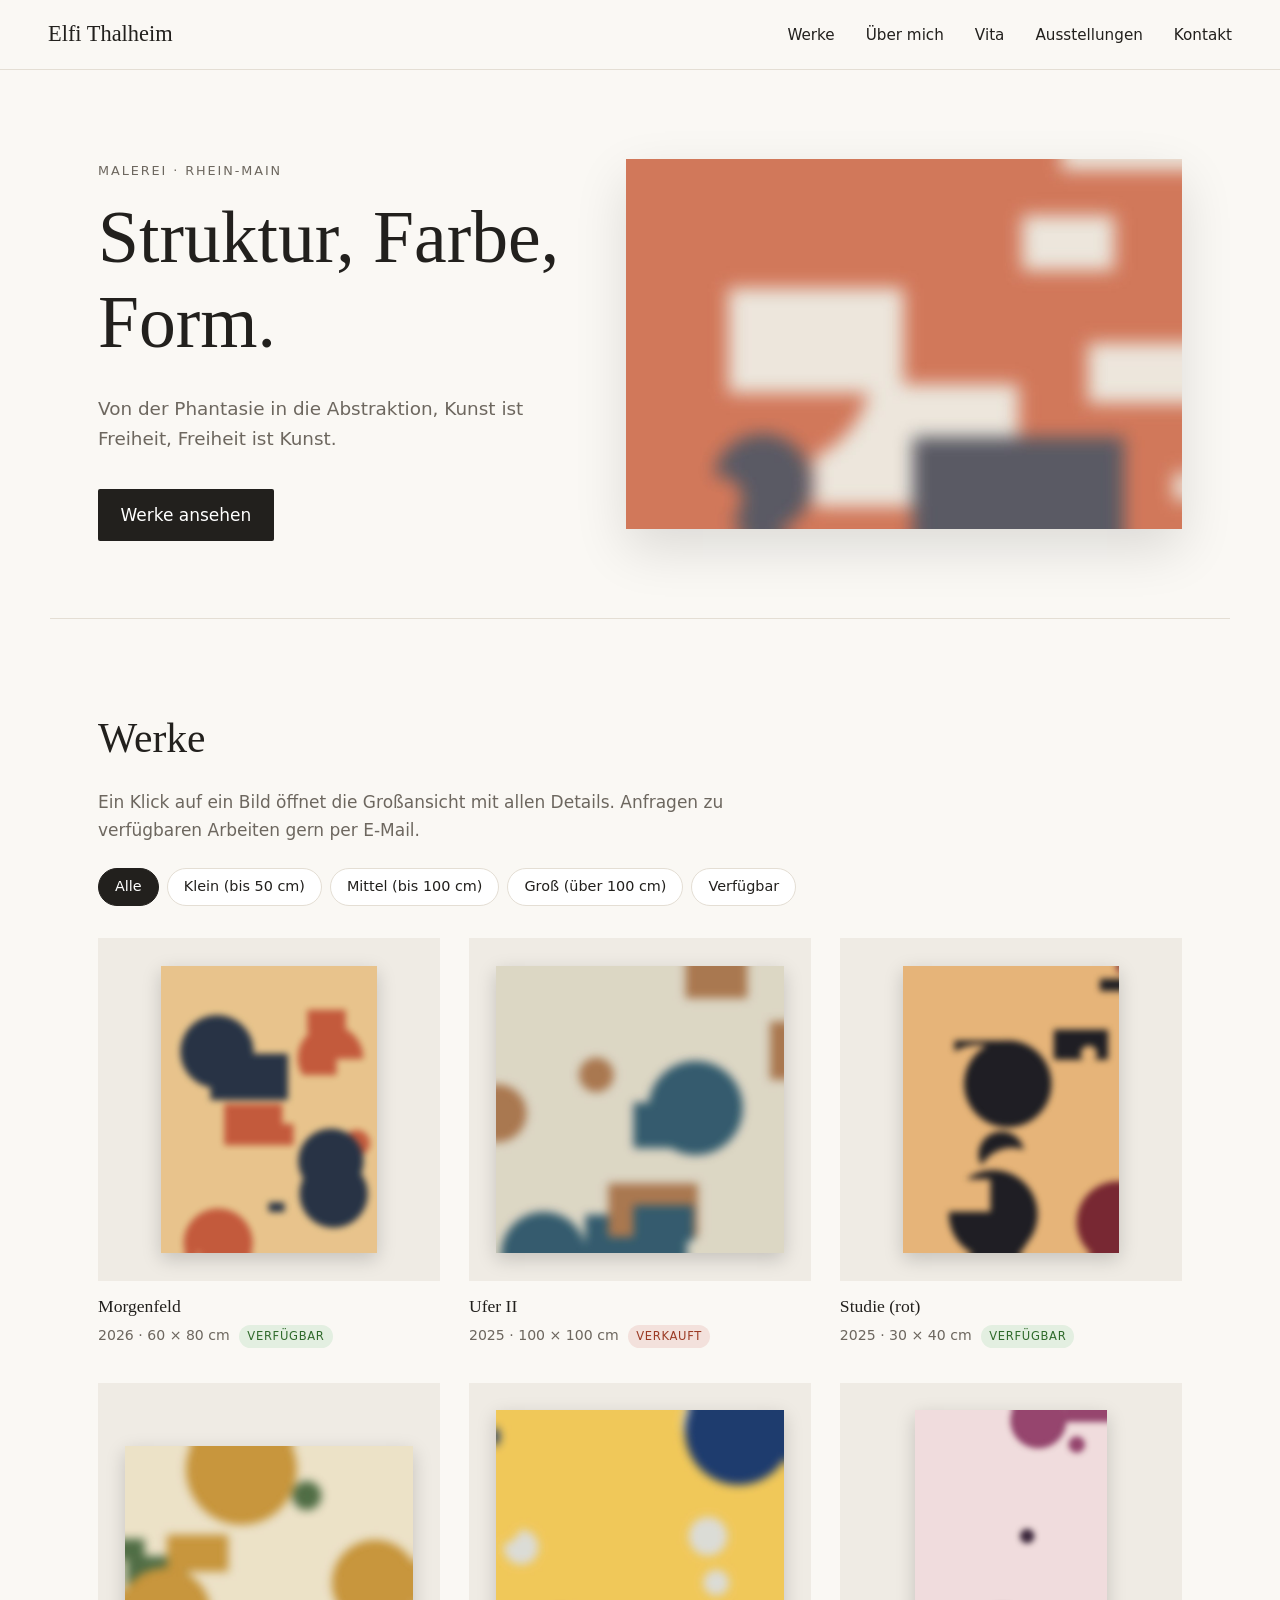
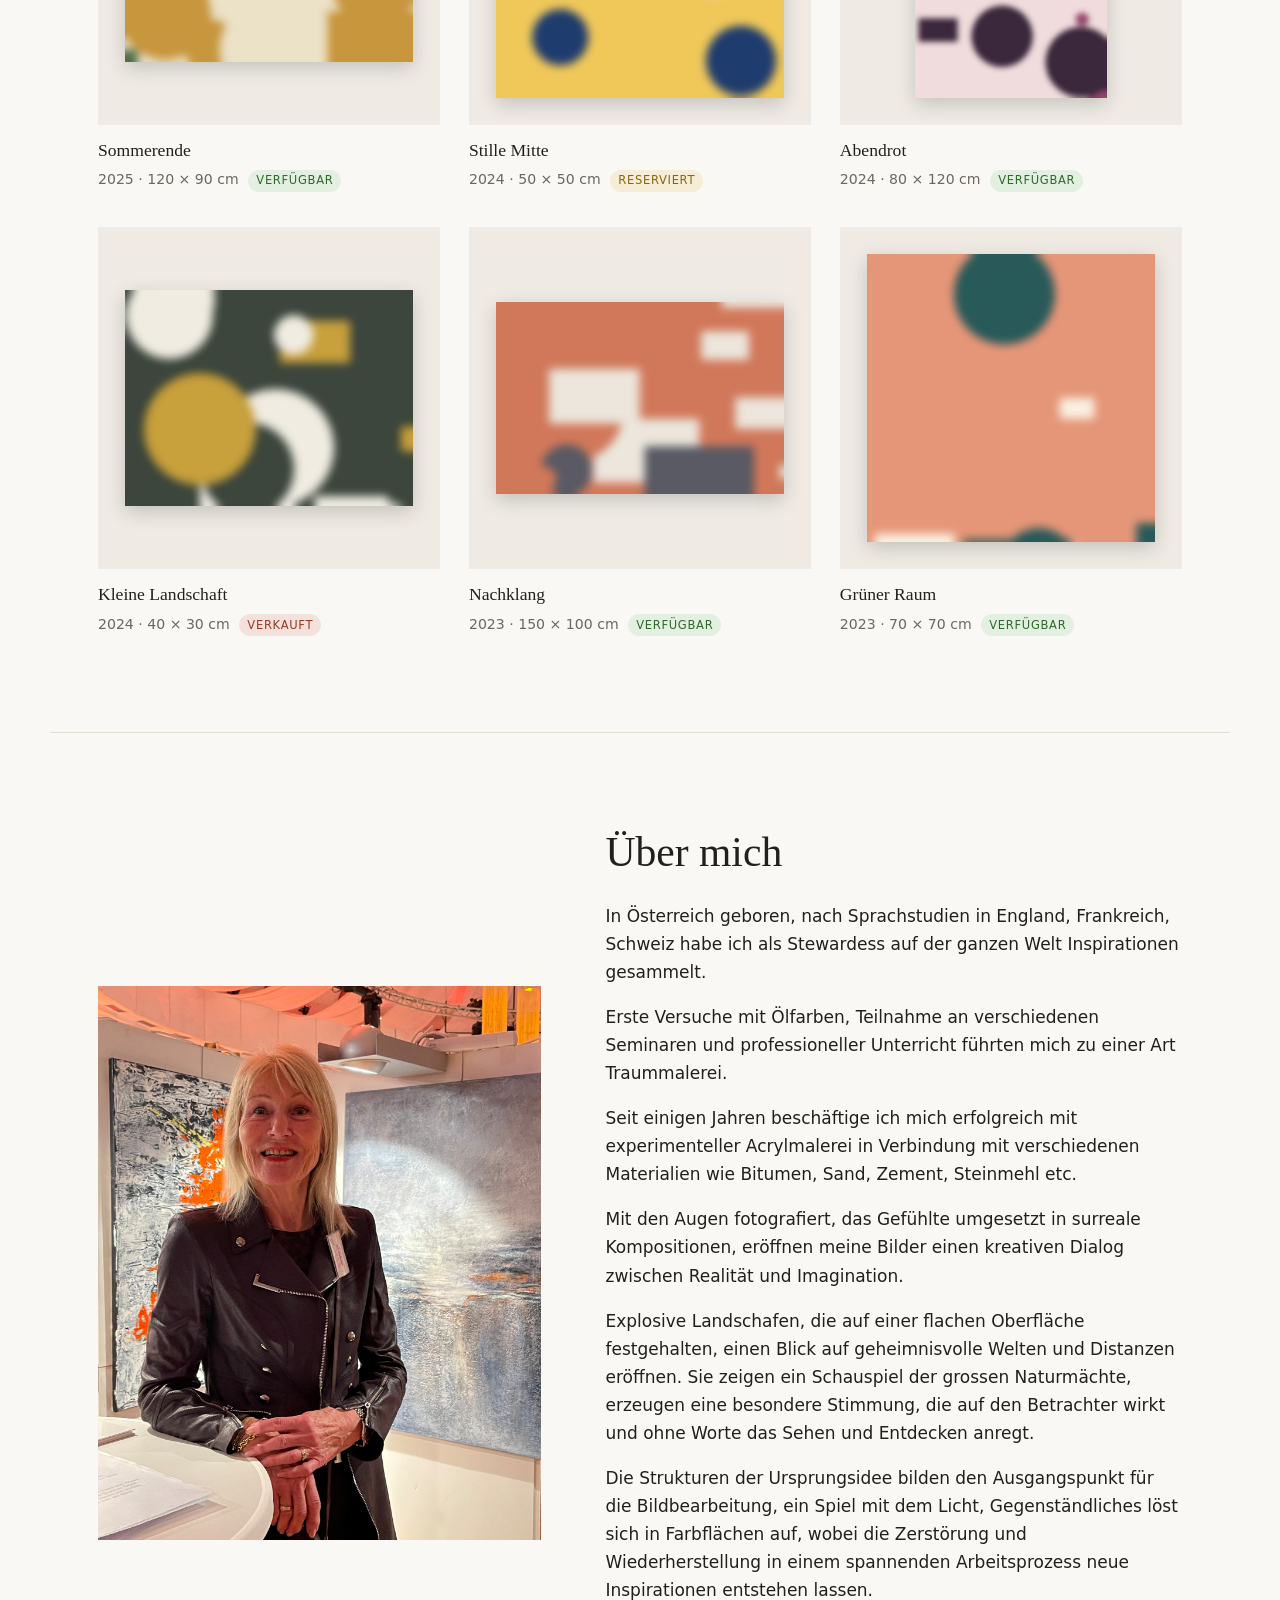
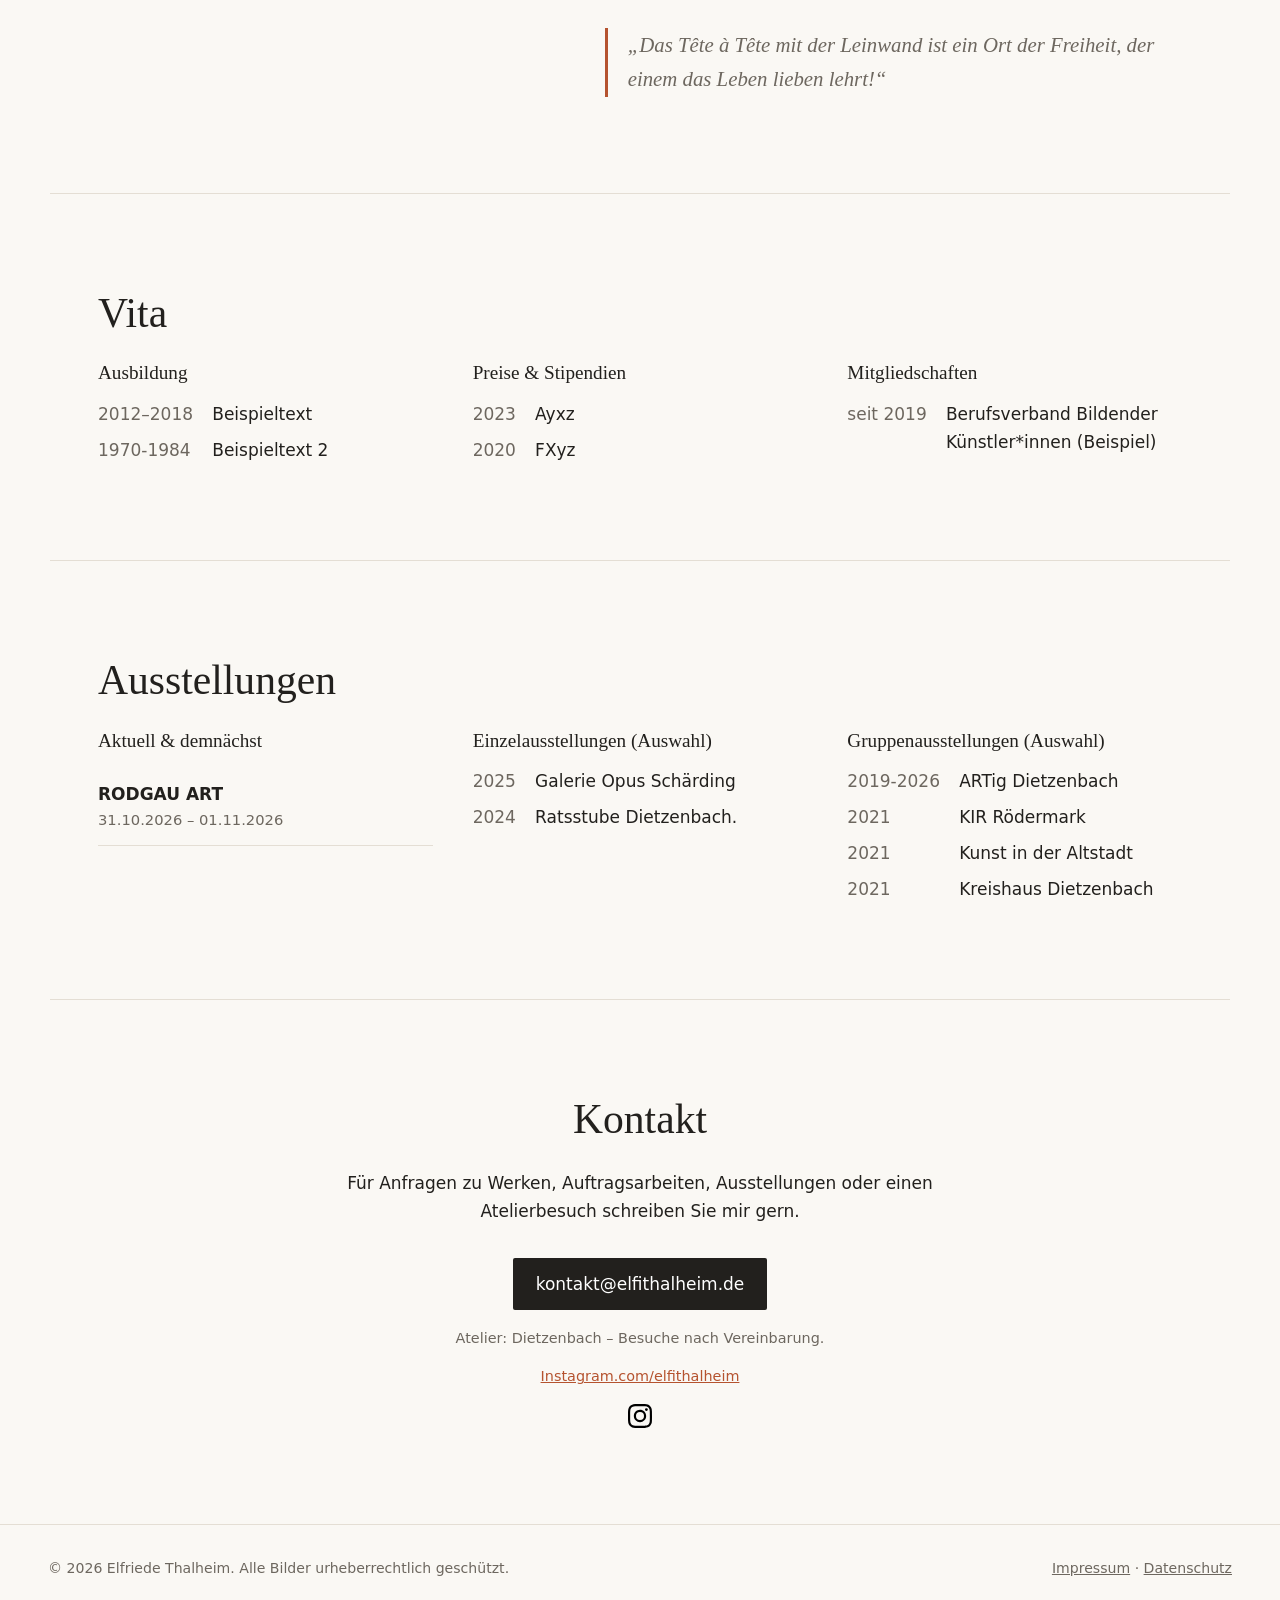
==== index.html @ 43d8b289 "Add files via upload" ====
<!DOCTYPE html>
<html lang="de">
<head>
  <meta charset="utf-8">
  <meta name="viewport" content="width=device-width, initial-scale=1">
  <!-- TODO: Name und Beschreibung anpassen -->
  <title>Elfi Thalheim – Malerei auf Leinwand</title>
  <meta name="description" content="Elfi Thalheim  – Malerin aus Dietzenbach. Werke auf Leinwand, Ausstellungen, Kontakt.">
  <link rel="stylesheet" href="assets/css/style.css">
</head>
<body>

<header class="site-header">
  <a class="logo" href="#top">Elfi Thalheim</a>
  <button class="nav-toggle" aria-label="Menü öffnen" aria-expanded="false">☰</button>
  <nav class="site-nav">
    <a href="#werke">Werke</a>
    <a href="#ueber">Über mich</a>
    <a href="#cv">Vita</a>
    <a href="#ausstellungen">Ausstellungen</a>
    <a href="#kontakt">Kontakt</a>
  </nav>
</header>

<main id="top">

  <!-- ===== Hero ===== -->
  <section class="hero">
    <div class="hero-text">
      <p class="eyebrow">Malerei · Rhein-Main</p>
      <h1>Struktur, Farbe,<br>Form.</h1>
      <p class="lead">Von der Phantasie in die Abstraktion, Kunst ist Freiheit, Freiheit ist Kunst.</p>
      <a class="btn" href="#werke">Werke ansehen</a>
    </div>
    <div class="hero-image">
      <img src="assets/img/werke/werk-08.jpg" alt="Ausschnitt">
    </div>
  </section>

  <!-- ===== Werke ===== -->
  <section id="werke" class="section">
    <h2>Werke</h2>
    <p class="section-intro">Ein Klick auf ein Bild öffnet die Großansicht mit allen Details. Anfragen zu verfügbaren Arbeiten gern per E-Mail.</p>

    <div class="filters" role="group" aria-label="Werke nach Format filtern">
      <button class="filter active" data-filter="alle">Alle</button>
      <button class="filter" data-filter="klein">Klein (bis 50 cm)</button>
      <button class="filter" data-filter="mittel">Mittel (bis 100 cm)</button>
      <button class="filter" data-filter="gross">Groß (über 100 cm)</button>
      <button class="filter" data-filter="verfuegbar">Verfügbar</button>
    </div>

    <div id="gallery" class="gallery"><!-- wird aus assets/js/werke.js befüllt --></div>
    <noscript><p>Bitte JavaScript aktivieren, um die Galerie zu sehen.</p></noscript>
  </section>

  <!-- ===== Über mich ===== -->
  <section id="ueber" class="section about">
    <div class="about-img">
      <!-- TODO: eigenes Foto ersetzen (Hochformat, ca. 800×1000 px) -->
      <img src="assets/img/portrait.jpg" alt="Porträt von Elfi Thalheim bei der ARTig">
    </div>
    <div class="about-text">
      <h2>Über mich</h2>
      <p>In Österreich geboren, nach Sprachstudien in England, Frankreich, Schweiz habe ich als Stewardess auf der ganzen Welt Inspirationen gesammelt.</p>
      <p>Erste Versuche mit Ölfarben, Teilnahme an verschiedenen Seminaren und professioneller Unterricht führten mich zu einer Art Traummalerei.</p>
      <p>Seit einigen Jahren beschäftige ich mich erfolgreich mit experimenteller Acrylmalerei in Verbindung mit verschiedenen Materialien wie Bitumen, Sand, Zement, Steinmehl etc.</p>
	  <p>Mit den Augen fotografiert, das Gefühlte umgesetzt in surreale Kompositionen, eröﬀnen meine Bilder einen kreativen Dialog zwischen Realität und Imagination.</p>
	  <p>Explosive Landschafen, die auf einer flachen Oberfläche festgehalten, einen Blick auf geheimnisvolle Welten und Distanzen eröﬀnen. Sie zeigen ein Schauspiel der grossen Naturmächte, erzeugen eine besondere Stimmung, die auf den Betrachter wirkt und ohne Worte das Sehen und Entdecken anregt.</p>
	  <p>Die Strukturen der Ursprungsidee bilden den Ausgangspunkt für die Bildbearbeitung, ein Spiel mit dem Licht, Gegenständliches löst sich in Farbflächen auf, wobei die Zerstörung und Wiederherstellung in einem spannenden Arbeitsprozess neue Inspirationen entstehen lassen.</p>
	  <blockquote>„Das Tête à Tête mit der Leinwand ist ein Ort der Freiheit, der einem das Leben lieben lehrt!“</blockquote>
    </div>
  </section>

  <!-- ===== CV ===== -->
  <section id="cv" class="section">
    <h2>Vita</h2>
    <div class="cv-grid">
      <div>
        <h3>Ausbildung</h3>
        <dl class="timeline">
          <dt>2012–2018</dt><dd>Beispieltext</dd>
          <dt>1970-1984</dt><dd>Beispieltext 2</dd>
        </dl>
      </div>
      <div>
        <h3>Preise &amp; Stipendien</h3>
        <dl class="timeline">
          <dt>2023</dt><dd>Ayxz</dd>
          <dt>2020</dt><dd>FXyz</dd>
        </dl>
      </div>
      <div>
        <h3>Mitgliedschaften</h3>
        <dl class="timeline">
          <dt>seit 2019</dt><dd>Berufsverband Bildender Künstler*innen (Beispiel)</dd>
        </dl>
      </div>
    </div>
  </section>

  <!-- ===== Ausstellungen ===== -->
  <section id="ausstellungen" class="section">
    <h2>Ausstellungen</h2>
    <div class="cv-grid">
      <div>
        <h3>Aktuell &amp; demnächst</h3>
        <ul class="events">
          <li><strong>RODGAU ART</strong><span>31.10.2026 – 01.11.2026</span></li>
        </ul>
      </div>
      <div>
        <h3>Einzelausstellungen (Auswahl)</h3>
        <dl class="timeline">
          <dt>2025</dt><dd>Galerie Opus Schärding</dd>
		  <dt>2024</dt><dd>Ratsstube Dietzenbach.</dd>
        </dl>
      </div>
      <div>
        <h3>Gruppenausstellungen (Auswahl)</h3>
        <dl class="timeline">
          <dt>2019-2026</dt><dd>ARTig Dietzenbach</dd>
          <dt>2021</dt><dd>KIR Rödermark</dd>
		  <dt>2021</dt><dd>Kunst in der Altstadt</dd>
		  <dt>2021</dt><dd>Kreishaus Dietzenbach</dd>
        </dl>
      </div>
    </div>
  </section>

  <!-- ===== Kontakt ===== -->
  <section id="kontakt" class="section contact">
    <h2>Kontakt</h2>
    <p>Für Anfragen zu Werken, Auftragsarbeiten, Ausstellungen oder einen Atelierbesuch schreiben Sie mir gern.</p>
    <p class="contact-links">
      <!-- TODO: E-Mail anpassen (auch in assets/js/main.js) -->
      <a class="btn" href="mailto:kontakt@elfithalheim.de">kontakt@elfithalheim.de</a>
    </p>
    <p class="small">Atelier: Dietzenbach – Besuche nach Vereinbarung.</p>
    <!-- Social-Media nur als einfacher Link (kein eingebettetes Widget, keine Datenübertragung beim Seitenaufruf) -->
    <p class="small"> <a href="https://www.instagram.com/elfithalheim" rel="noopener" target="_blank">Instagram.com/elfithalheim</a></p> 
	<div class="instagram-icon" ><img src="assets/img/Instagram_Glyph_Black.svg"> </div> 
  </section>

</main>

<footer class="site-footer">
  <p>© <span id="year"></span> Elfriede Thalheim. Alle Bilder urheberrechtlich geschützt.</p>
  <nav><a href="impressum.html">Impressum</a> · <a href="datenschutz.html">Datenschutz</a></nav>
</footer>

<!-- Lightbox -->
<div id="lightbox" class="lightbox" hidden role="dialog" aria-modal="true" aria-label="Werk-Ansicht">
  <button class="lb-close" aria-label="Schließen">×</button>
  <button class="lb-prev" aria-label="Vorheriges Werk">‹</button>
  <figure>
    <img id="lb-img" src="" alt="">
    <figcaption id="lb-caption"></figcaption>
  </figure>
  <button class="lb-next" aria-label="Nächstes Werk">›</button>
</div>

<script src="assets/js/werke.js"></script>
<script src="assets/js/main.js"></script>
</body>
</html>
---- assets/css/style.css ----
/* Keine externen Schriften (z. B. Google Fonts) – bewusst, damit beim Seitenaufruf
   keine Daten an Dritte übertragen werden. Es werden Systemschriften genutzt. */
:root {
  --bg: #faf8f4;
  --fg: #22201d;
  --muted: #6d675f;
  --accent: #b5532f;
  --line: #e4ded4;
  --serif: "Iowan Old Style", "Palatino Linotype", Palatino, Georgia, serif;
  --sans: system-ui, -apple-system, "Segoe UI", Roboto, "Helvetica Neue", Arial, sans-serif;
  --max: 1180px;
}
* { box-sizing: border-box; }
html { scroll-behavior: smooth; scroll-padding-top: 80px; }
body { margin: 0; background: var(--bg); color: var(--fg); font: 17px/1.65 var(--sans); }
img { max-width: 100%; display: block; }
a { color: var(--accent); }
h1, h2, h3 { font-family: var(--serif); font-weight: 500; line-height: 1.15; }
h2 { font-size: clamp(1.9rem, 3.5vw, 2.6rem); margin: 0 0 .6em; }
h3 { font-size: 1.2rem; margin: 0 0 .8em; }

/* Header */
.site-header {
  position: sticky; top: 0; z-index: 10; display: flex; align-items: center; justify-content: space-between;
  padding: 1rem clamp(1rem, 4vw, 3rem); background: rgba(250,248,244,.92); backdrop-filter: blur(6px);
  border-bottom: 1px solid var(--line);
}
.logo { font-family: var(--serif); font-size: 1.4rem; color: var(--fg); text-decoration: none; }
.site-nav a { margin-left: 1.6rem; color: var(--fg); text-decoration: none; font-size: .95rem; }
.site-nav a:hover { color: var(--accent); }
.nav-toggle { display: none; background: none; border: 0; font-size: 1.6rem; cursor: pointer; color: var(--fg); }

/* Layout */
.section { max-width: var(--max); margin: 0 auto; padding: clamp(3.5rem, 8vw, 6rem) clamp(1rem, 4vw, 3rem); border-top: 1px solid var(--line); }
.section-intro { color: var(--muted); max-width: 60ch; }

/* Hero */
.hero { max-width: var(--max); margin: 0 auto; padding: clamp(2rem, 6vw, 5rem) clamp(1rem, 4vw, 3rem);
  display: grid; grid-template-columns: 1fr 1.2fr; gap: clamp(2rem, 5vw, 4rem); align-items: center; }
.eyebrow { text-transform: uppercase; letter-spacing: .15em; font-size: .8rem; color: var(--muted); }
.hero h1 { font-size: clamp(2.6rem, 6vw, 4.6rem); margin: .2em 0 .4em; }
.lead { font-size: 1.15rem; color: var(--muted); max-width: 40ch; }
.hero-image img { width: 100%; aspect-ratio: 3/2; object-fit: cover; box-shadow: 0 20px 50px rgba(0,0,0,.12); }

.btn { display: inline-block; margin-top: 1rem; padding: .75rem 1.4rem; background: var(--fg); color: #fff;
  text-decoration: none; border-radius: 2px; transition: background .2s; }
.btn:hover { background: var(--accent); }
.btn-small { padding: .45rem 1rem; font-size: .9rem; }

/* Filter */
.filters { display: flex; flex-wrap: wrap; gap: .5rem; margin: 1.5rem 0 2rem; }
.filter { font: inherit; font-size: .9rem; padding: .4rem 1rem; border: 1px solid var(--line); background: #fff;
  border-radius: 999px; cursor: pointer; color: var(--fg); }
.filter.active, .filter:hover { background: var(--fg); color: #fff; border-color: var(--fg); }

/* Galerie */
.gallery { display: grid; grid-template-columns: repeat(auto-fill, minmax(260px, 1fr)); gap: 2.2rem 1.8rem; }
.work { margin: 0; cursor: pointer; outline: none; }
.work[hidden] { display: none; }
.work-img { background: #efebe4; aspect-ratio: 1; display: flex; align-items: center; justify-content: center; padding: 8%; }
.work-img img { max-height: 100%; width: auto; box-shadow: 0 6px 18px rgba(0,0,0,.18); transition: transform .3s; }
.work:hover .work-img img, .work:focus .work-img img { transform: scale(1.03); }
.work figcaption { margin-top: .7rem; display: flex; flex-wrap: wrap; align-items: baseline; gap: .2rem .6rem; }
.work-title { font-family: var(--serif); font-size: 1.1rem; width: 100%; }
.work-meta { color: var(--muted); font-size: .88rem; }
.badge { font-size: .72rem; text-transform: uppercase; letter-spacing: .06em; padding: .1rem .5rem; border-radius: 999px; }
.badge-verfuegbar { background: #e3efe1; color: #2f6a2b; }
.badge-verkauft { background: #f3e1dc; color: #9b3a24; }
.badge-reserviert { background: #f6edd6; color: #8a6510; }

/* Über mich */
.about { display: grid; grid-template-columns: 1fr 1.3fr; gap: clamp(2rem, 5vw, 4rem); align-items: center; }
.about-img img { width: 100%; aspect-ratio: 4/5; object-fit: cover; }
blockquote { font-family: var(--serif); font-style: italic; font-size: 1.3rem; border-left: 3px solid var(--accent);
  margin: 1.5rem 0 0; padding-left: 1.2rem; color: var(--muted); }

/* CV */
.cv-grid { display: grid; grid-template-columns: repeat(auto-fit, minmax(260px, 1fr)); gap: 2.5rem; }
.timeline { margin: 0; display: grid; grid-template-columns: auto 1fr; gap: .5rem 1.2rem; }
.timeline dt { color: var(--muted); font-variant-numeric: tabular-nums; white-space: nowrap; }
.timeline dd { margin: 0; }
.events { list-style: none; padding: 0; margin: 0; }
.events li { padding: .8rem 0; border-bottom: 1px solid var(--line); }
.events span { display: block; color: var(--muted); font-size: .92rem; }

/* Kontakt */
.contact { text-align: center; }
.contact p { max-width: 55ch; margin-left: auto; margin-right: auto; }
.small { font-size: .9rem; color: var(--muted); }
.instagram-icon {
  width: 24px;
  height: 24px;
  display: block;
  margin: auto;
}

/* Footer */
.site-footer { border-top: 1px solid var(--line); padding: 2rem clamp(1rem, 4vw, 3rem); display: flex; flex-wrap: wrap;
  justify-content: space-between; gap: 1rem; font-size: .88rem; color: var(--muted); }
.site-footer p { margin: 0; }
.site-footer a { color: var(--muted); }

/* Lightbox */
.lightbox { position: fixed; inset: 0; z-index: 100; background: rgba(20,18,16,.94); display: flex;
  align-items: center; justify-content: center; padding: 2rem 4rem; }
.lightbox[hidden] { display: none; }
.lightbox figure { margin: 0; max-width: 100%; max-height: 100%; display: flex; flex-direction: column; align-items: center; }
.lightbox img { max-height: 72vh; width: auto; box-shadow: 0 10px 40px rgba(0,0,0,.5); }
.lightbox figcaption { color: #eee; text-align: center; margin-top: 1rem; line-height: 1.6; }
.lightbox figcaption strong { font-family: var(--serif); font-size: 1.25rem; font-weight: 500; }
.lightbox .btn { background: #fff; color: var(--fg); margin-top: .6rem; }
.lightbox .btn:hover { background: var(--accent); color: #fff; }
.lightbox button { position: absolute; background: none; border: 0; color: #fff; font-size: 3rem; cursor: pointer; line-height: 1; opacity: .75; }
.lightbox button:hover { opacity: 1; }
.lb-close { top: 1rem; right: 1.5rem; }
.lb-prev { left: 1rem; top: 50%; transform: translateY(-50%); }
.lb-next { right: 1rem; top: 50%; transform: translateY(-50%); }

/* Rechtstexte */
.legal { max-width: 780px; margin: 0 auto; padding: 3rem clamp(1rem, 4vw, 2rem) 5rem; }
.legal h1 { font-size: 2.4rem; }
.legal h2 { font-size: 1.4rem; margin-top: 2.2rem; }
.legal h3 { font-size: 1.1rem; margin-top: 1.5rem; }
.todo { background: #fff4c2; padding: 0 .3em; }

/* Responsive */
@media (max-width: 820px) {
  .nav-toggle { display: block; }
  .site-nav { display: none; position: absolute; top: 100%; left: 0; right: 0; background: var(--bg);
    flex-direction: column; padding: .5rem 1rem 1rem; border-bottom: 1px solid var(--line); }
  .site-nav.open { display: flex; }
  .site-nav a { margin: 0; padding: .6rem 0; }
  .hero, .about { grid-template-columns: 1fr; }
  .hero-image { order: -1; }
  .lightbox { padding: 1rem; }
  .lb-prev, .lb-next { top: auto; bottom: 1rem; transform: none; }
}
@media (prefers-reduced-motion: reduce) { html { scroll-behavior: auto; } * { transition: none !important; } }
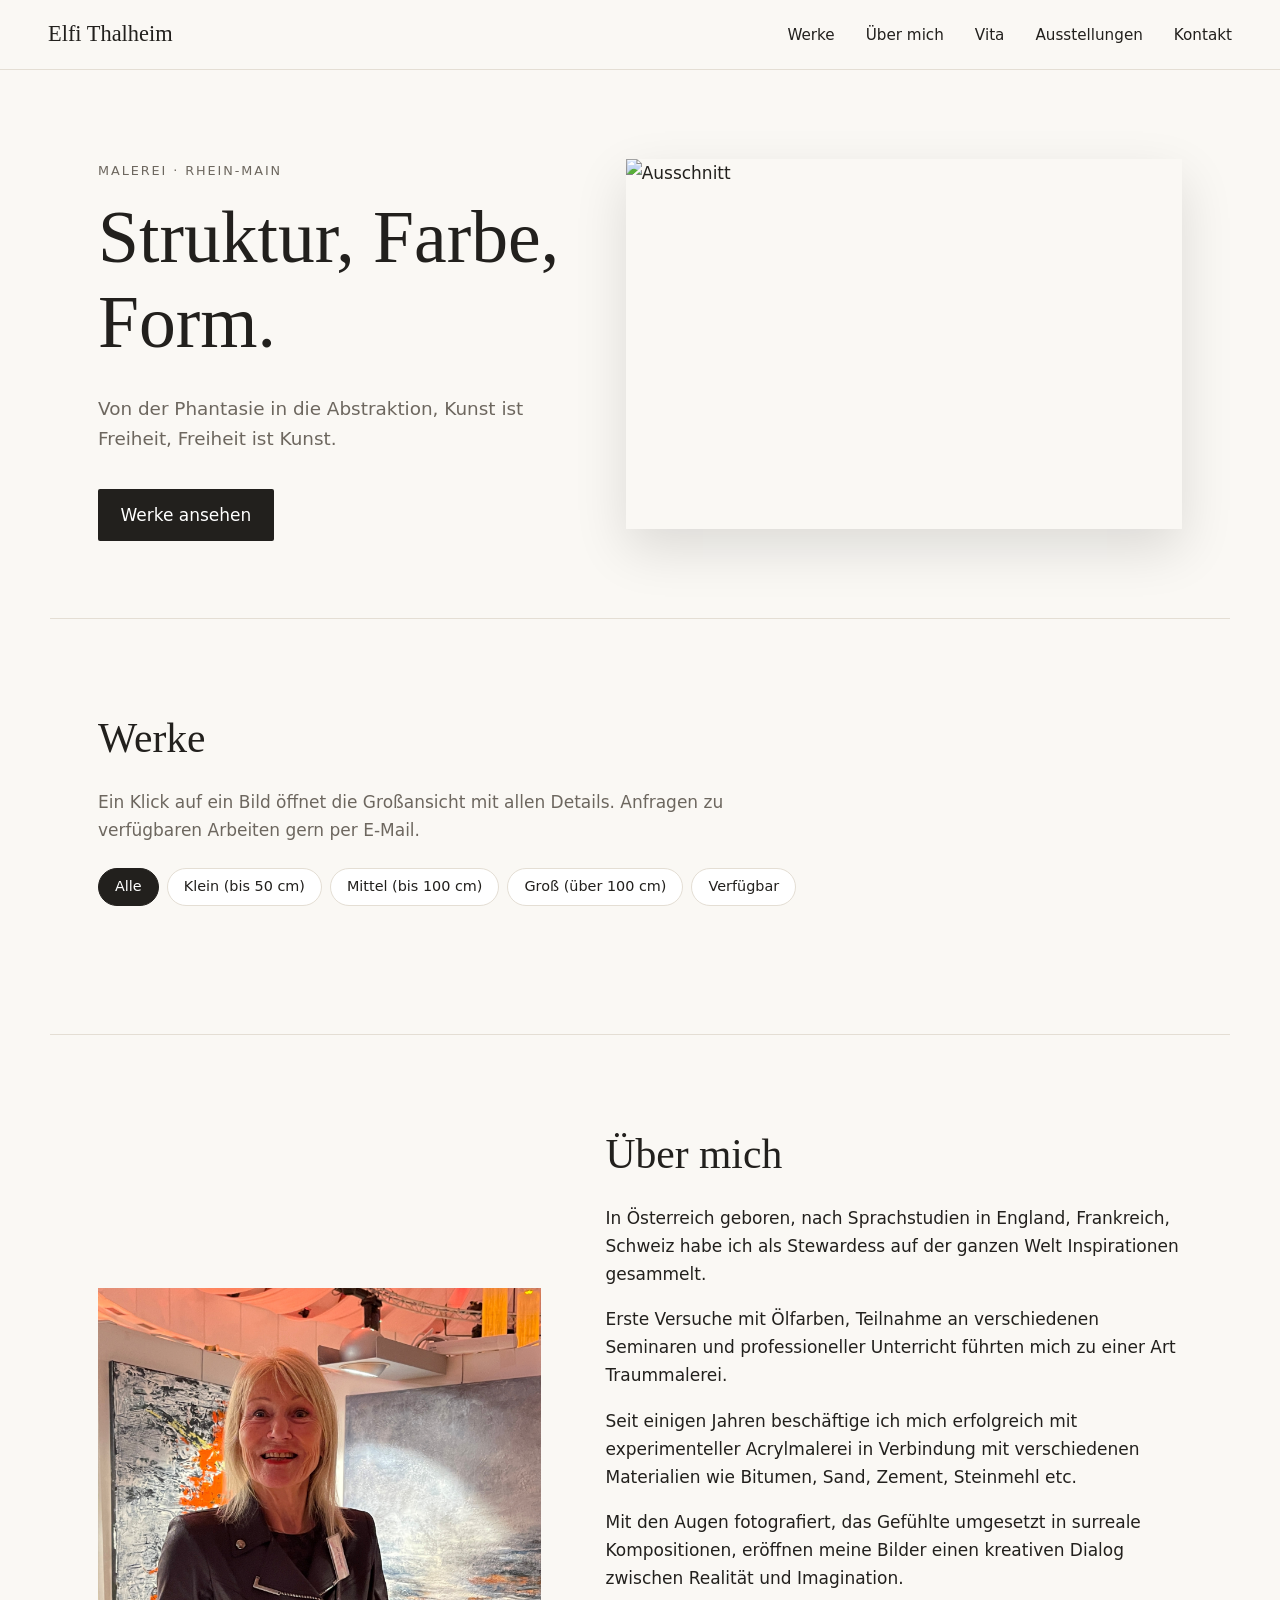
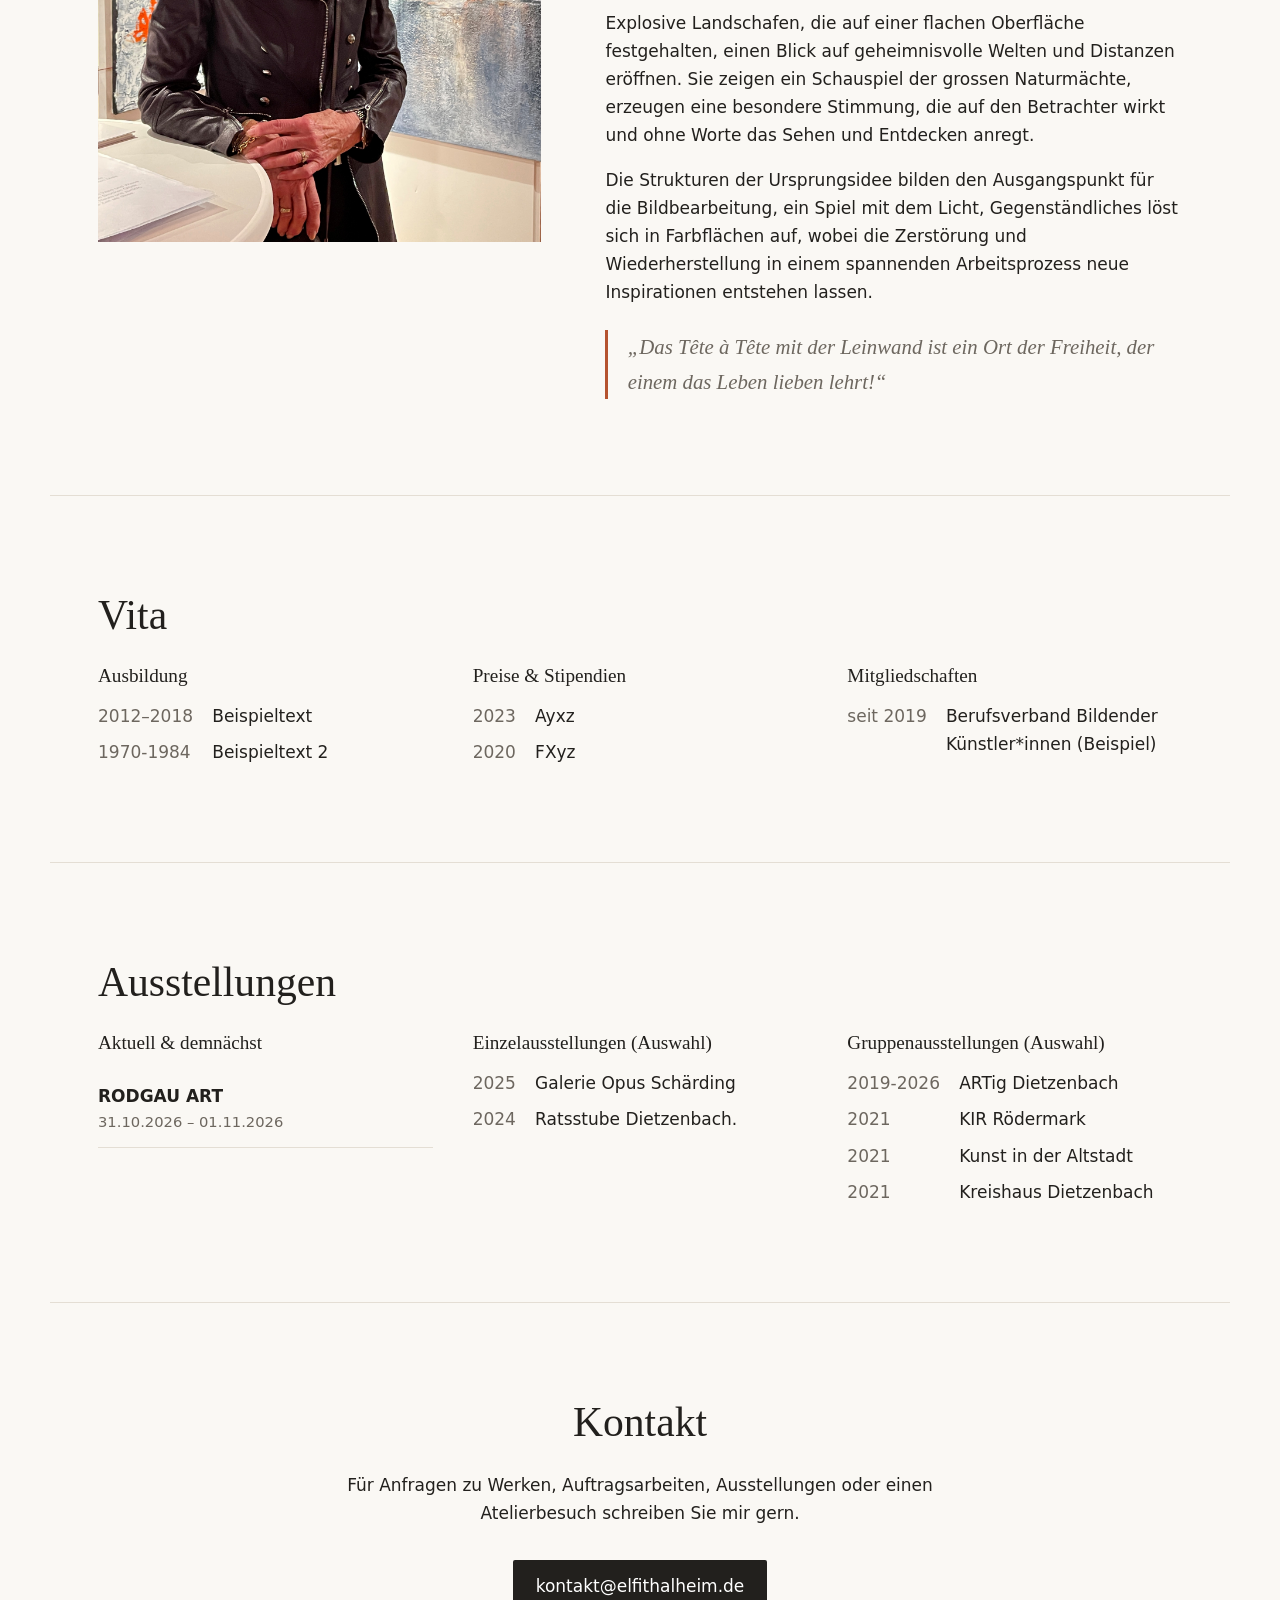
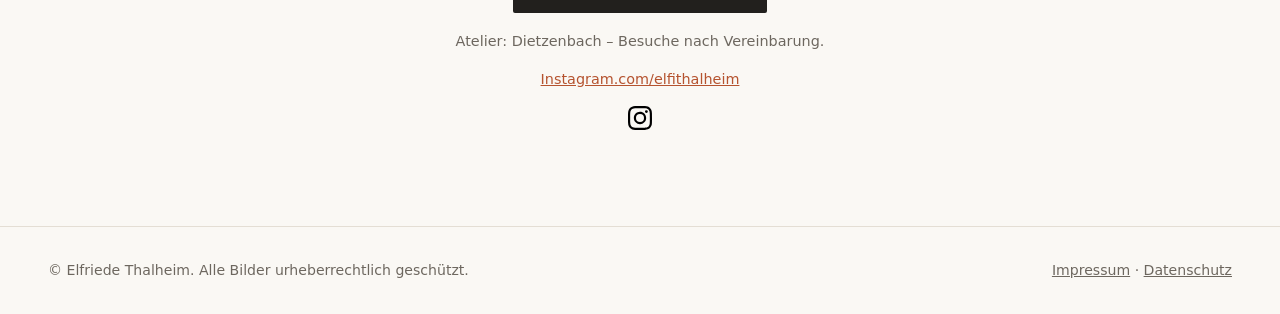
==== commit 0a1526e2: "Update image source in index.html" ====
--- a/index.html
+++ b/index.html
@@ -33,7 +33,7 @@
       <a class="btn" href="#werke">Werke ansehen</a>
     </div>
     <div class="hero-image">
-      <img src="assets/img/werke/werk-08.jpg" alt="Ausschnitt">
+      <img src="assets/img/werke/img_0810.jpg" alt="Ausschnitt">
     </div>
   </section>
 
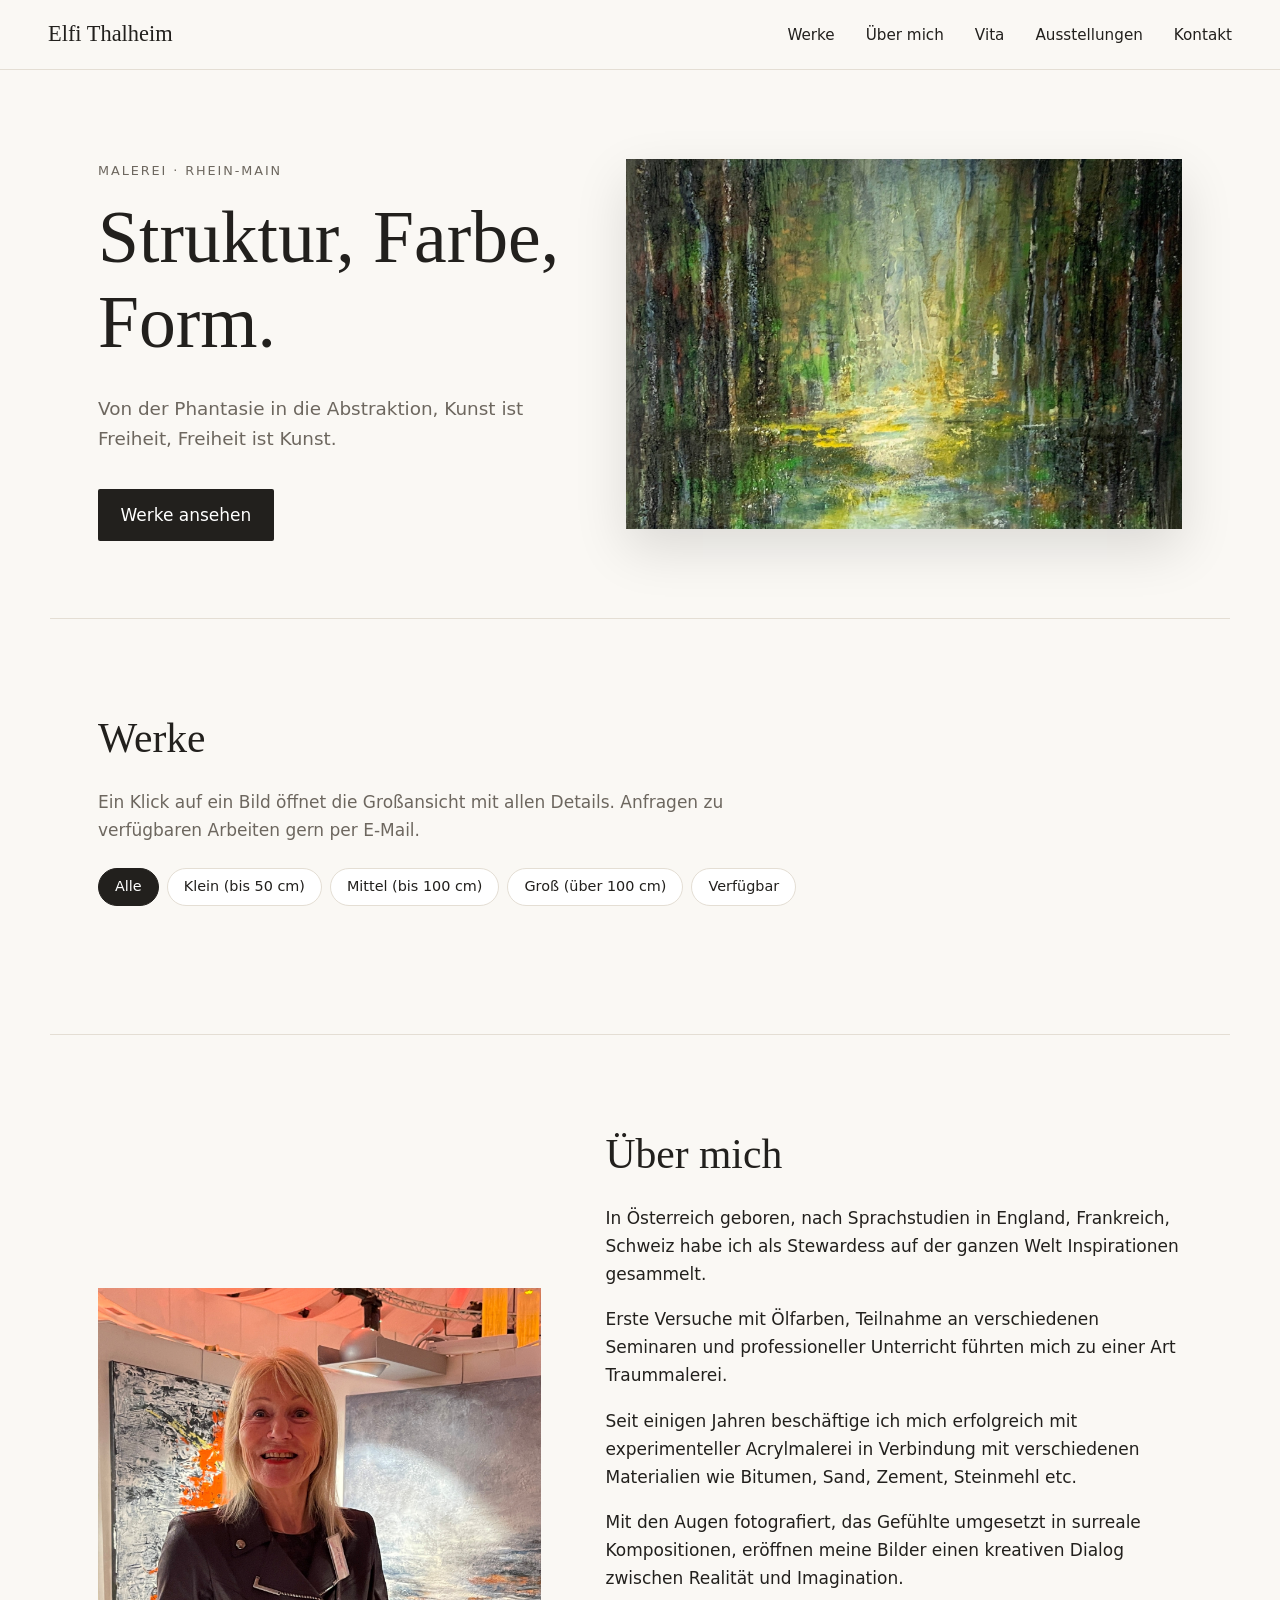
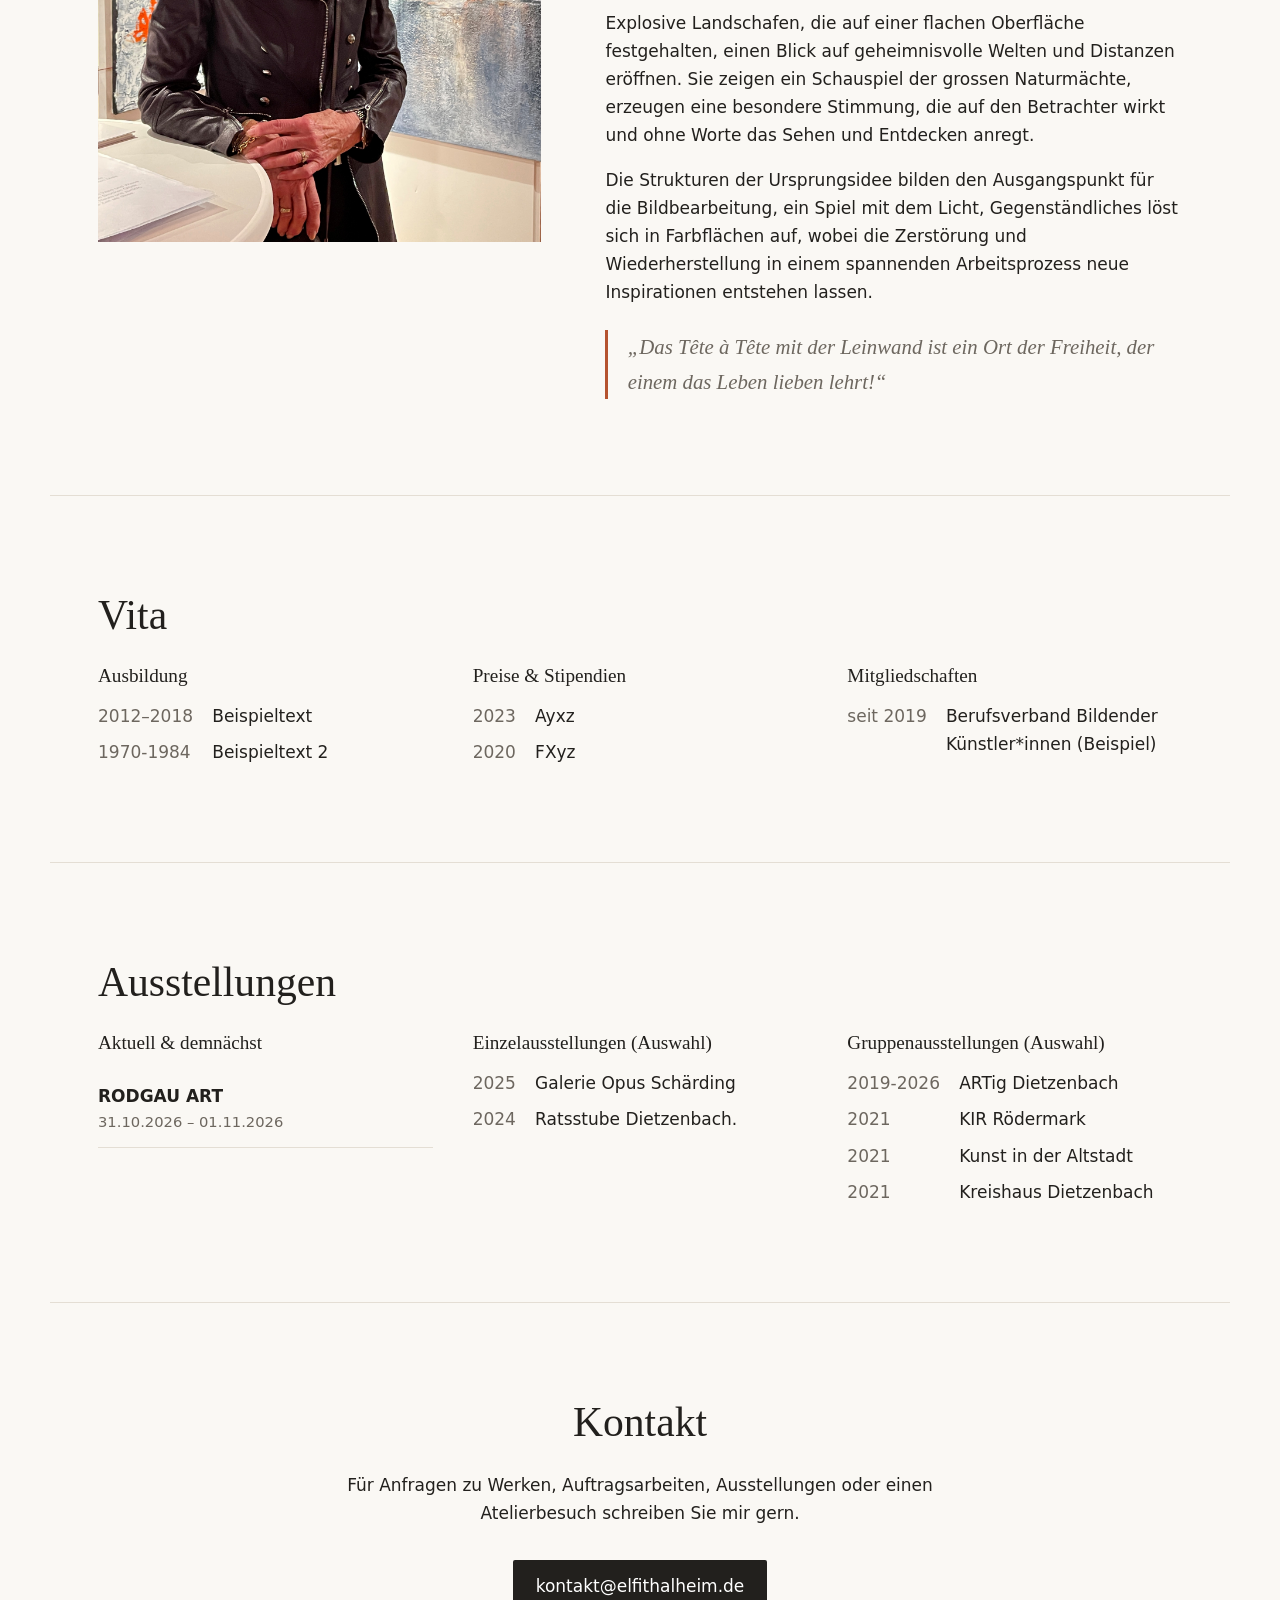
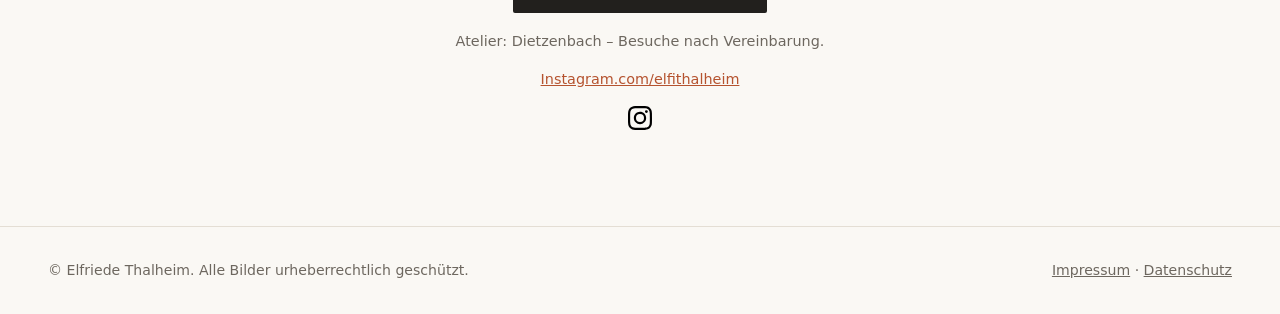
==== commit a3a60399: "Update image filename to correct case" ====
--- a/index.html
+++ b/index.html
@@ -33,7 +33,7 @@
       <a class="btn" href="#werke">Werke ansehen</a>
     </div>
     <div class="hero-image">
-      <img src="assets/img/werke/img_0810.jpg" alt="Ausschnitt">
+      <img src="assets/img/werke/IMG_0810.JPG" alt="Ausschnitt">
     </div>
   </section>
 
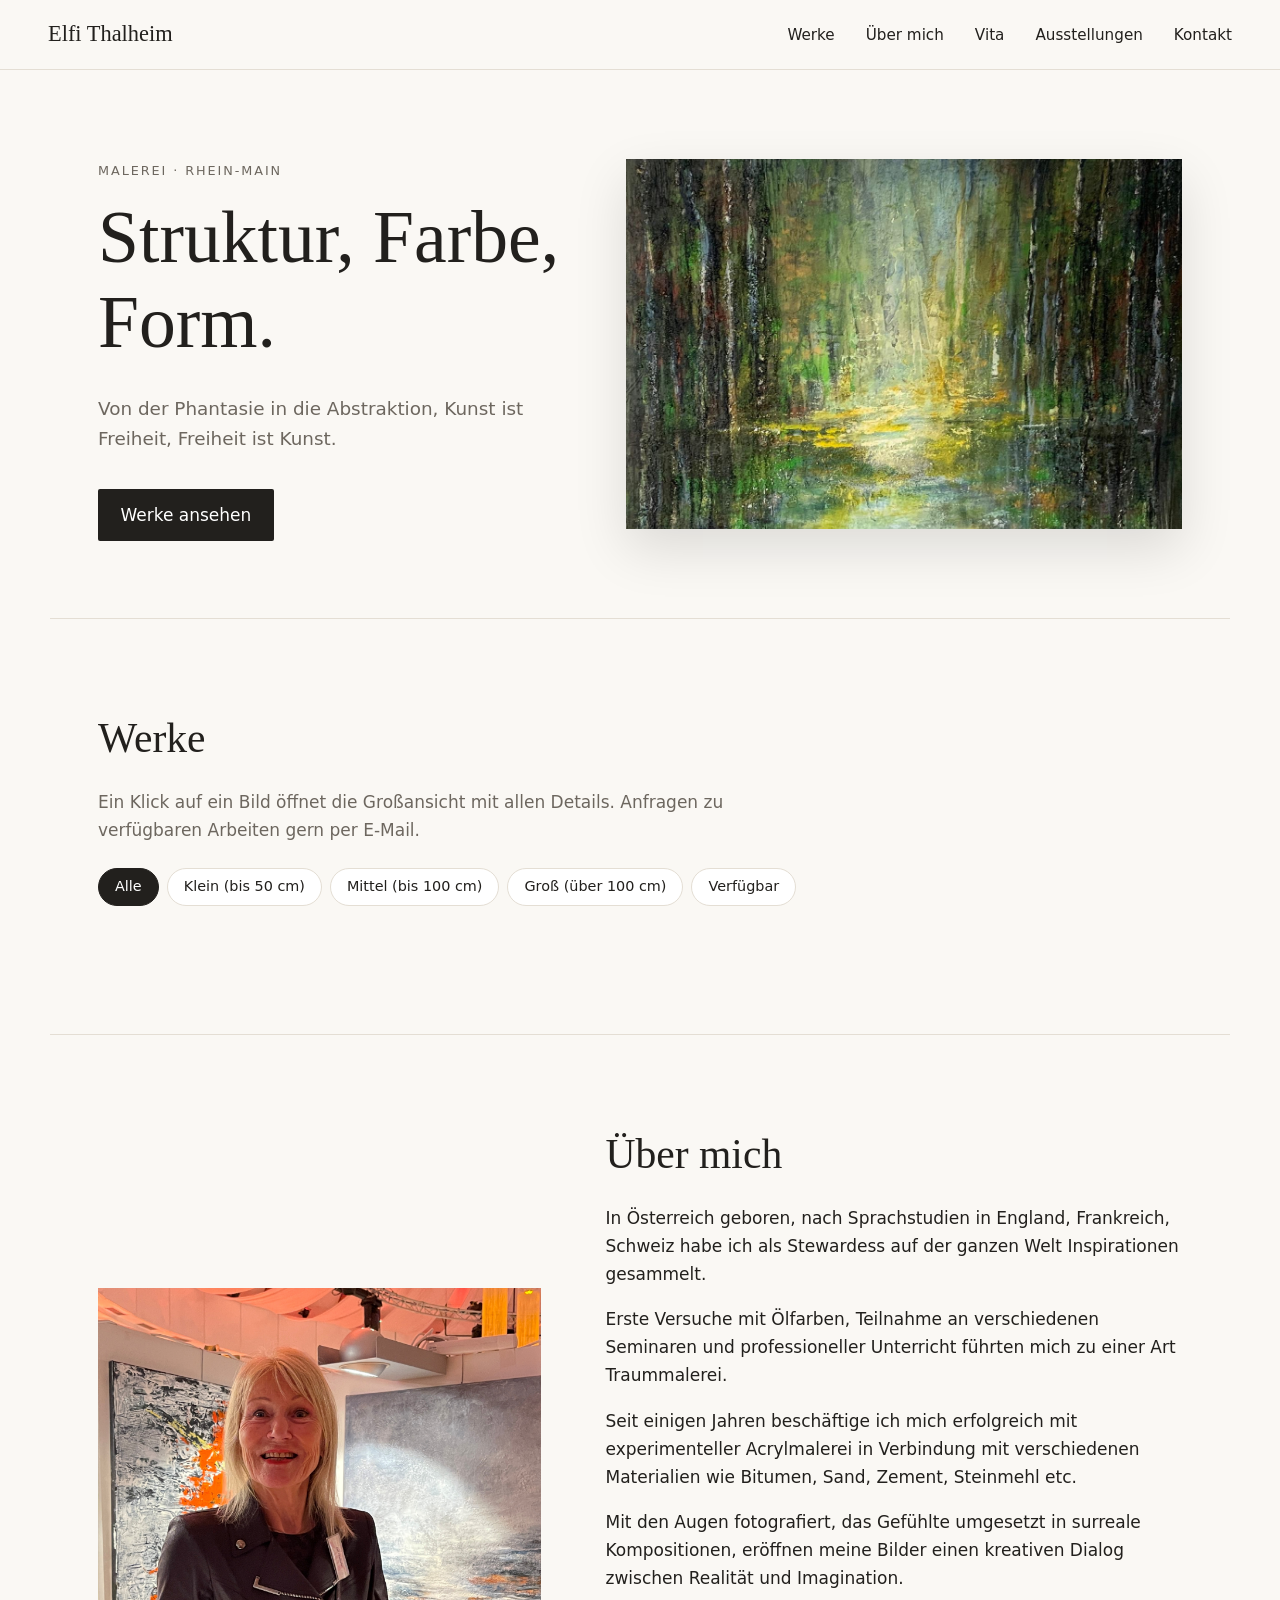
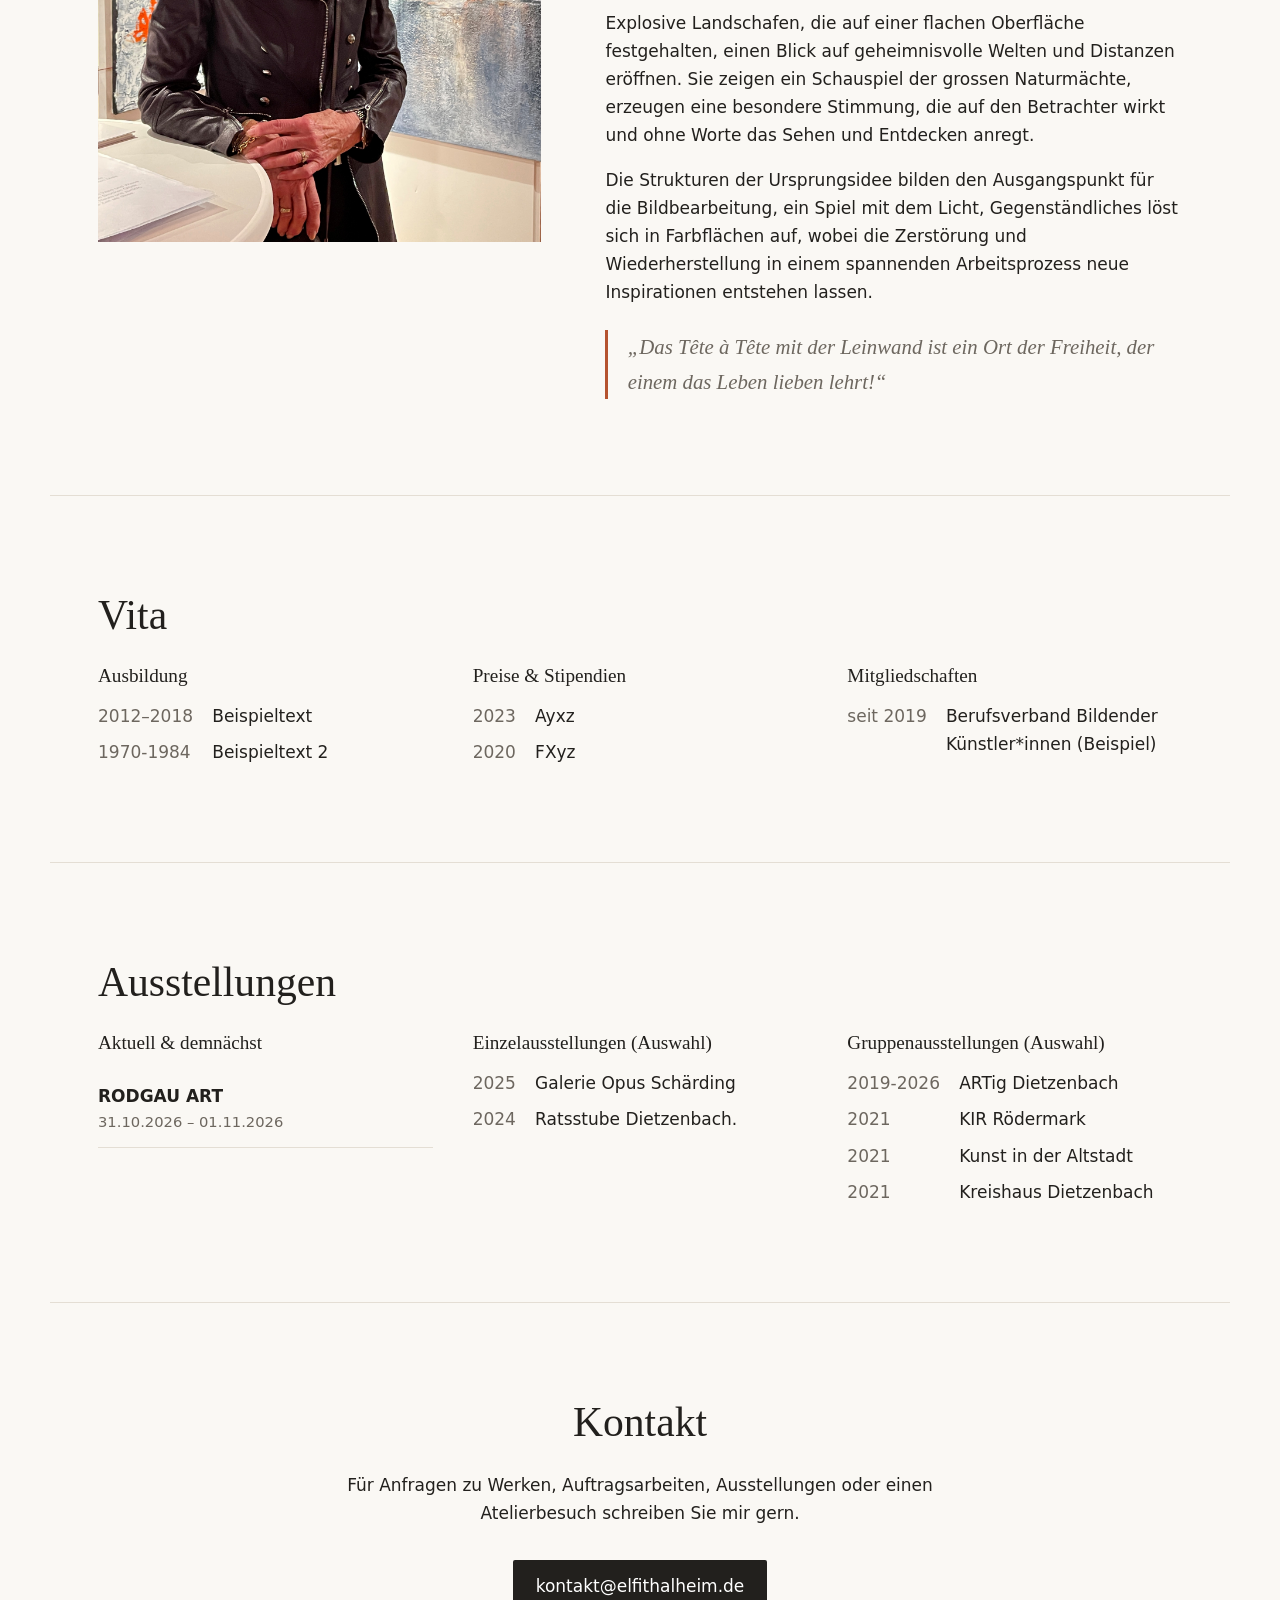
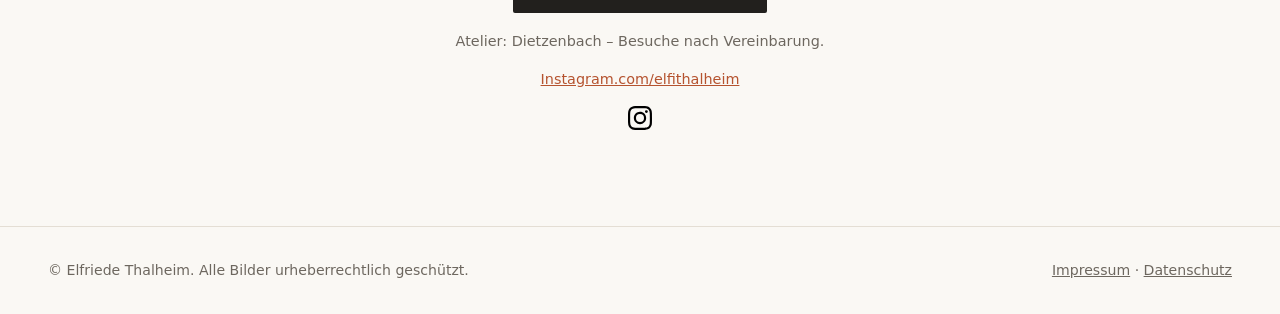
==== commit aade727e: "Update main.js script reference with versioning" ====
--- a/index.html
+++ b/index.html
@@ -161,6 +161,6 @@
 </div>
 
 <script src="assets/js/werke.js"></script>
-<script src="assets/js/main.js"></script>
+<script src="assets/js/main.js?v11"></script>
 </body>
 </html>
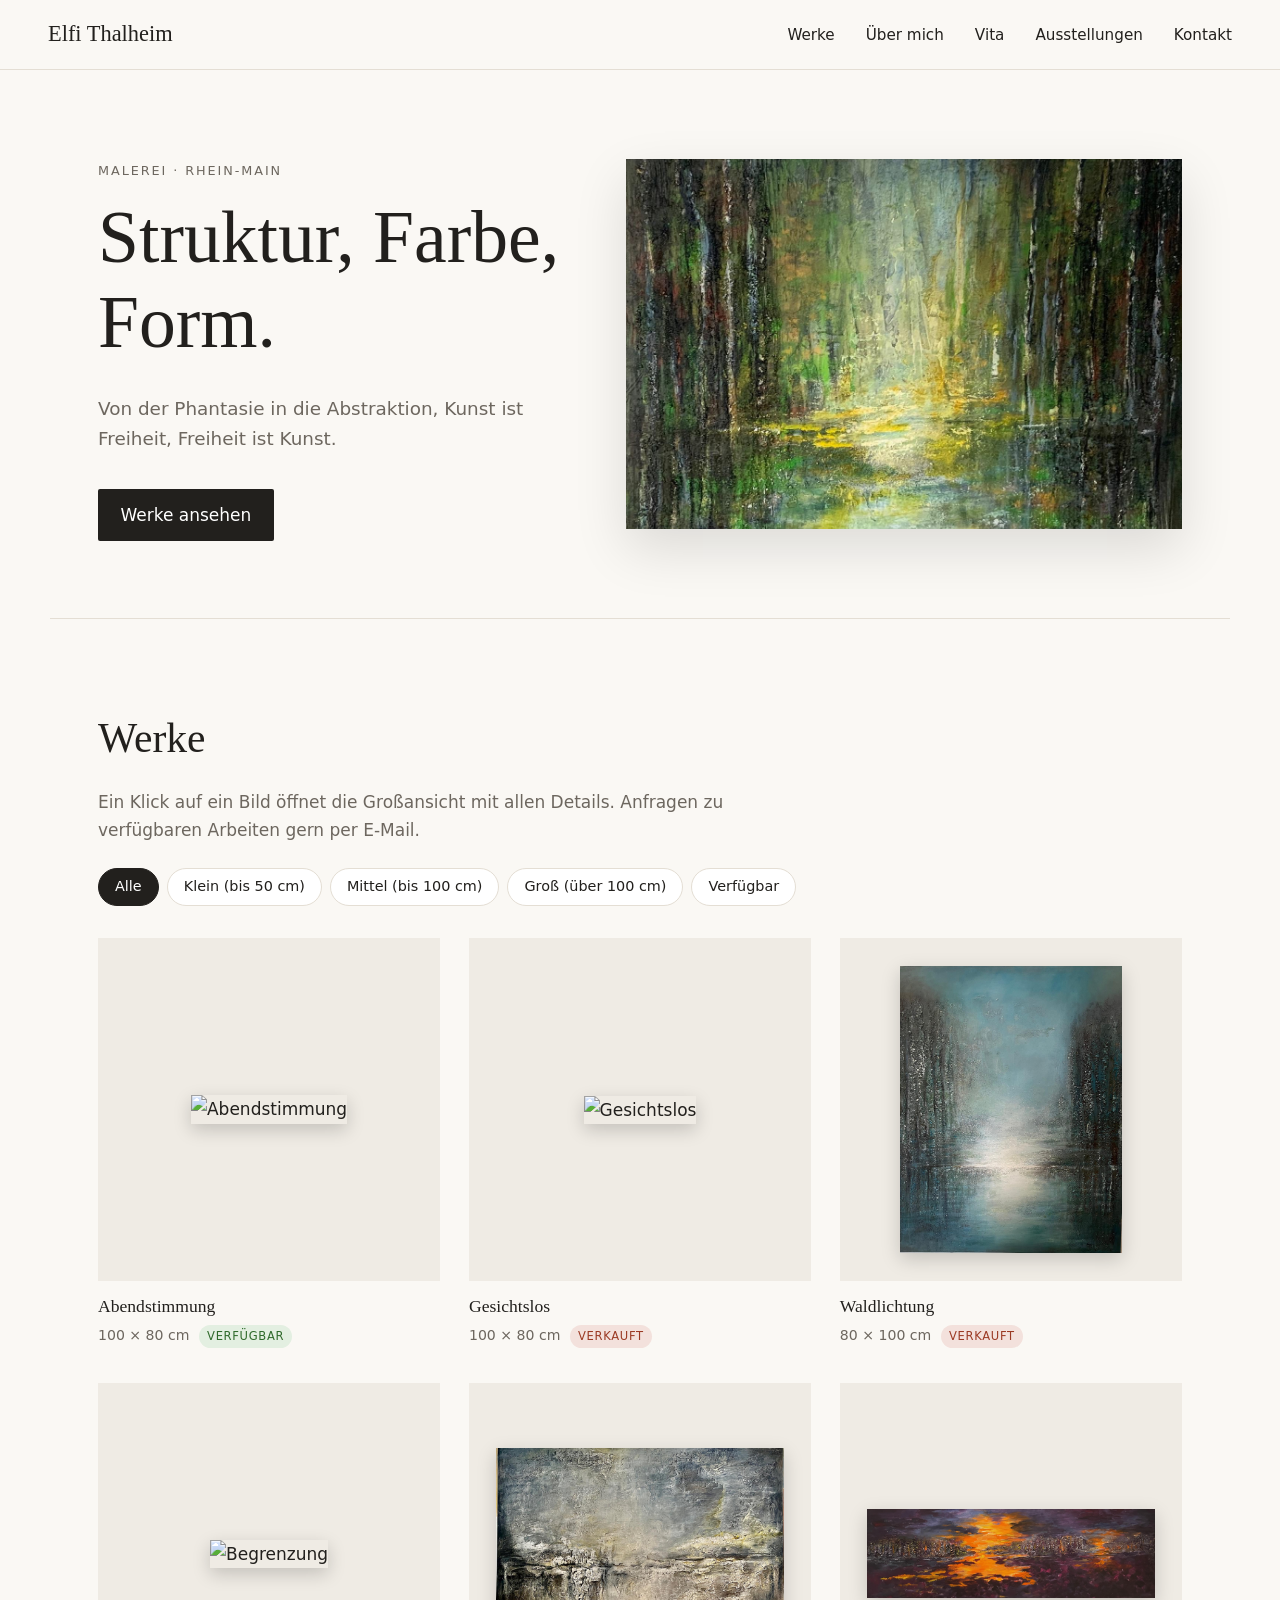
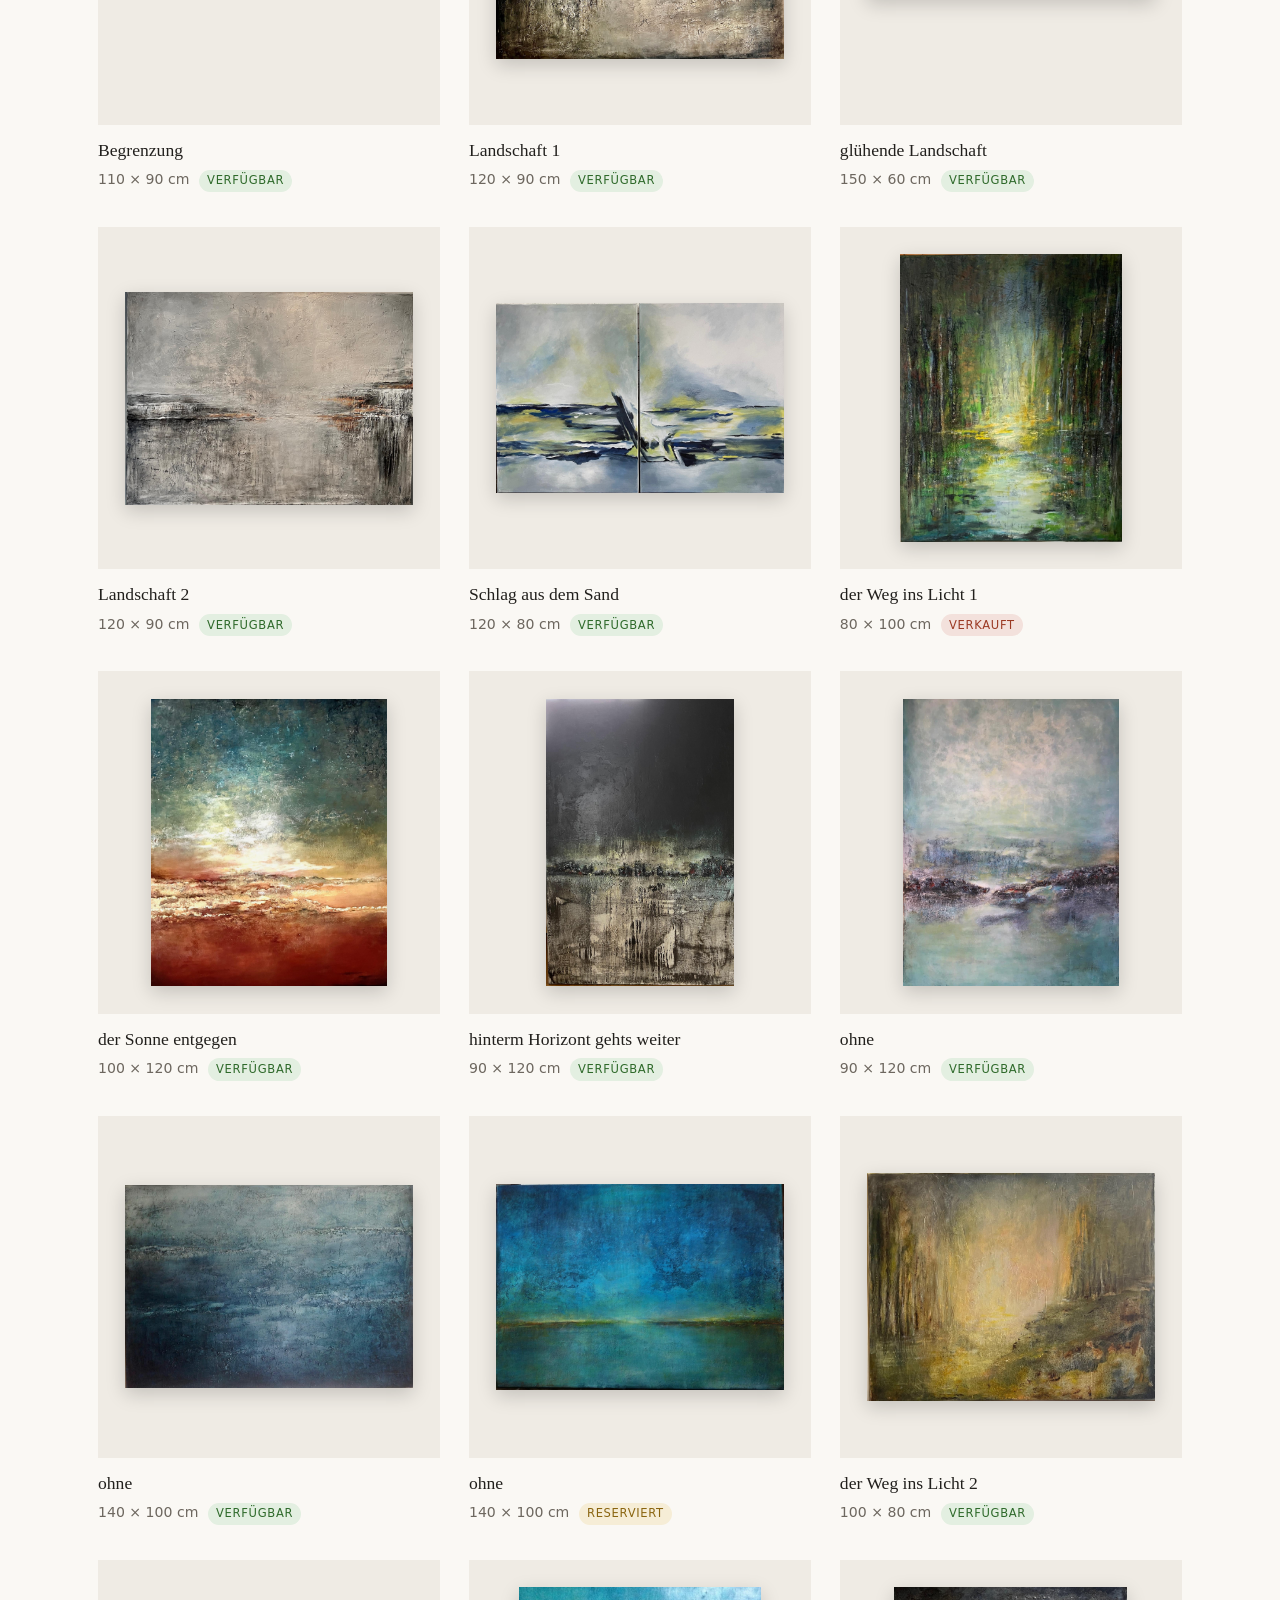
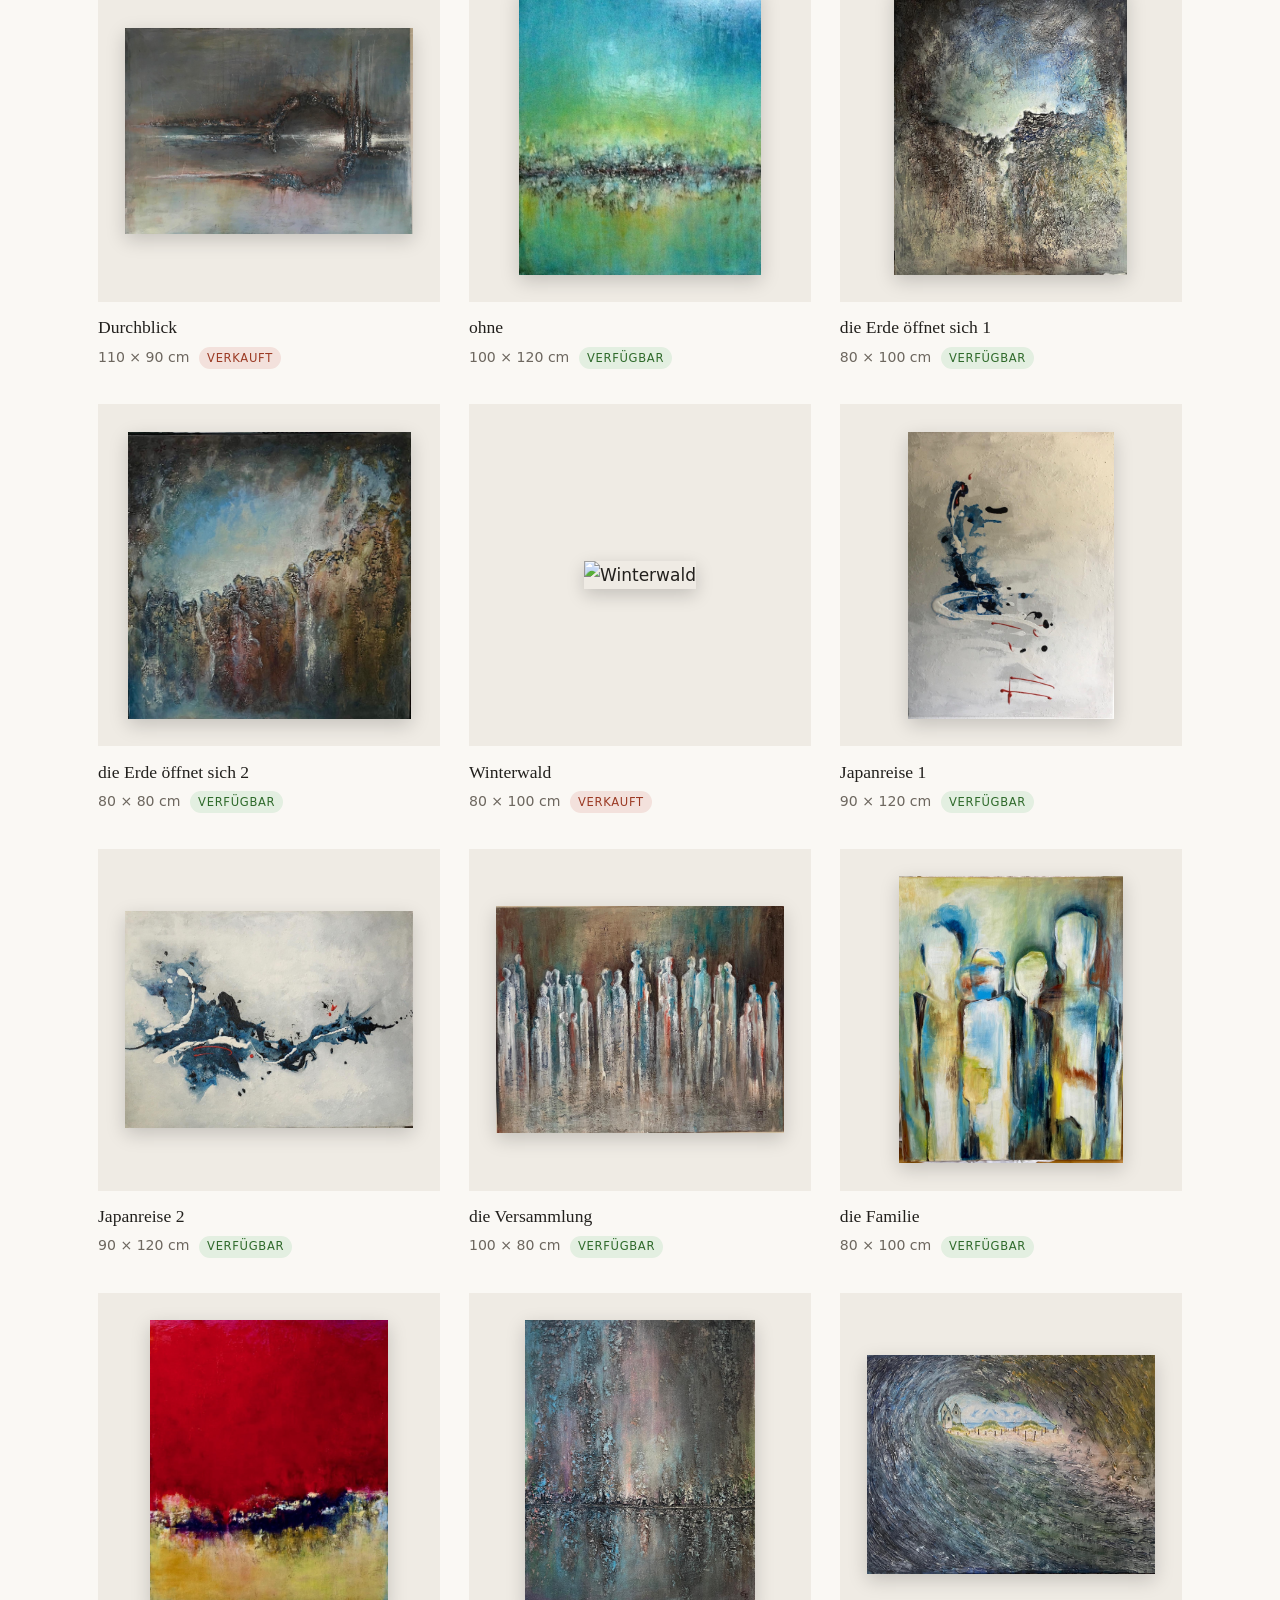
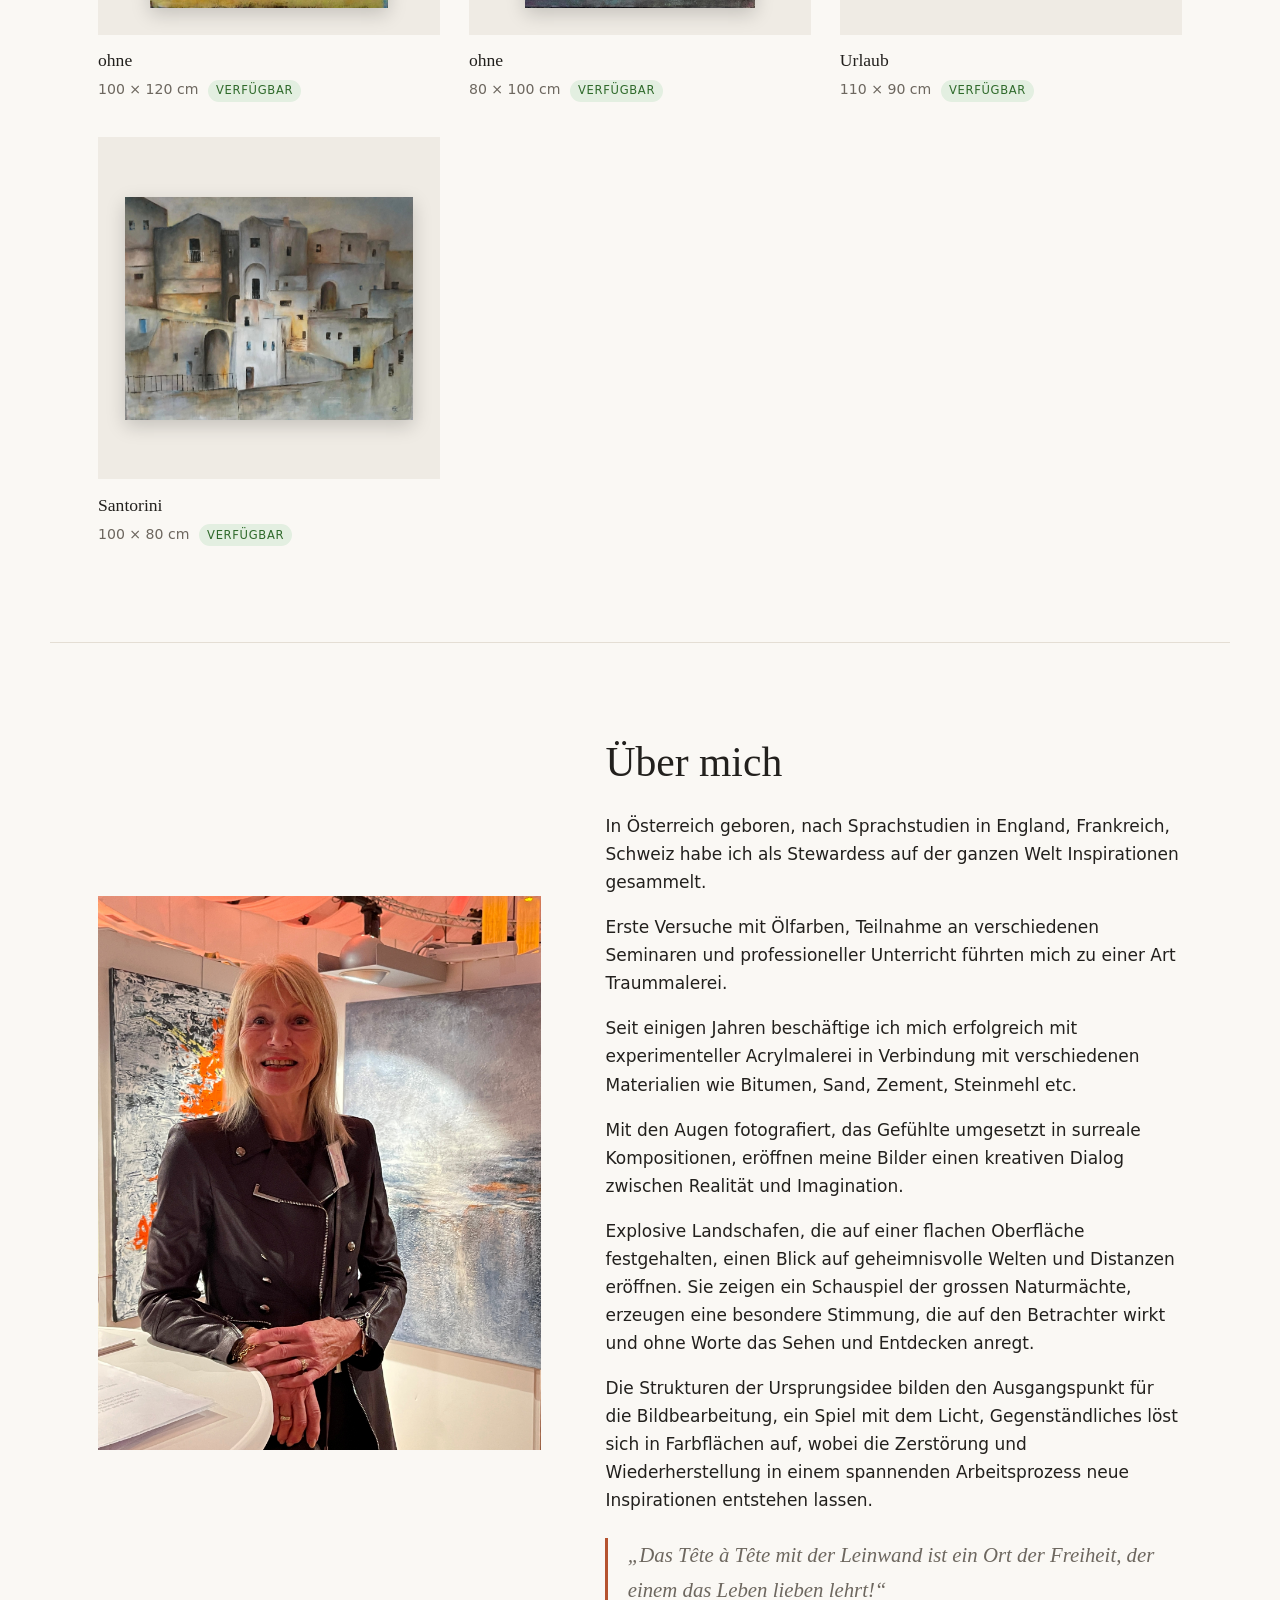
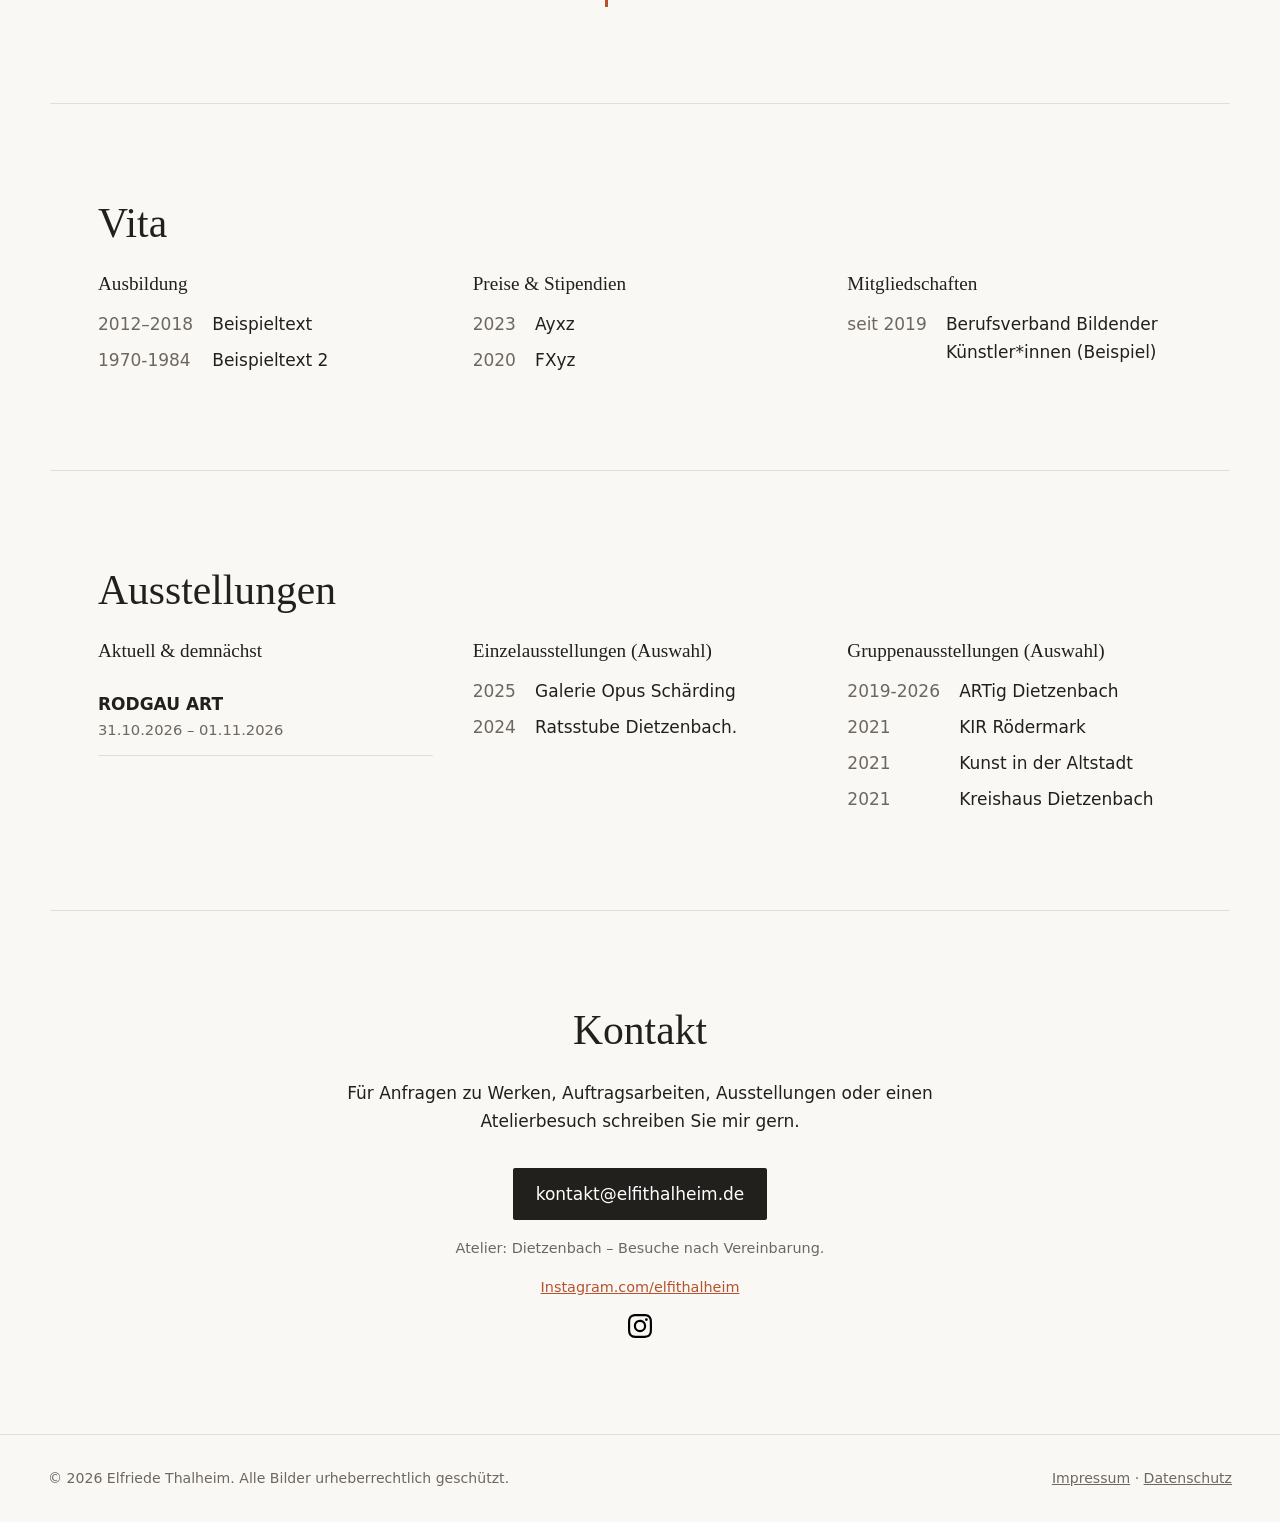
==== commit 1a31333d: "Update script references in index.html" ====
--- a/index.html
+++ b/index.html
@@ -160,7 +160,7 @@
   <button class="lb-next" aria-label="Nächstes Werk">›</button>
 </div>
 
-<script src="assets/js/werke.js"></script>
-<script src="assets/js/main.js?v11"></script>
+<script src="assets/js/werke.js?v1"></script>
+<script src="assets/js/main.js?v12"></script>
 </body>
 </html>
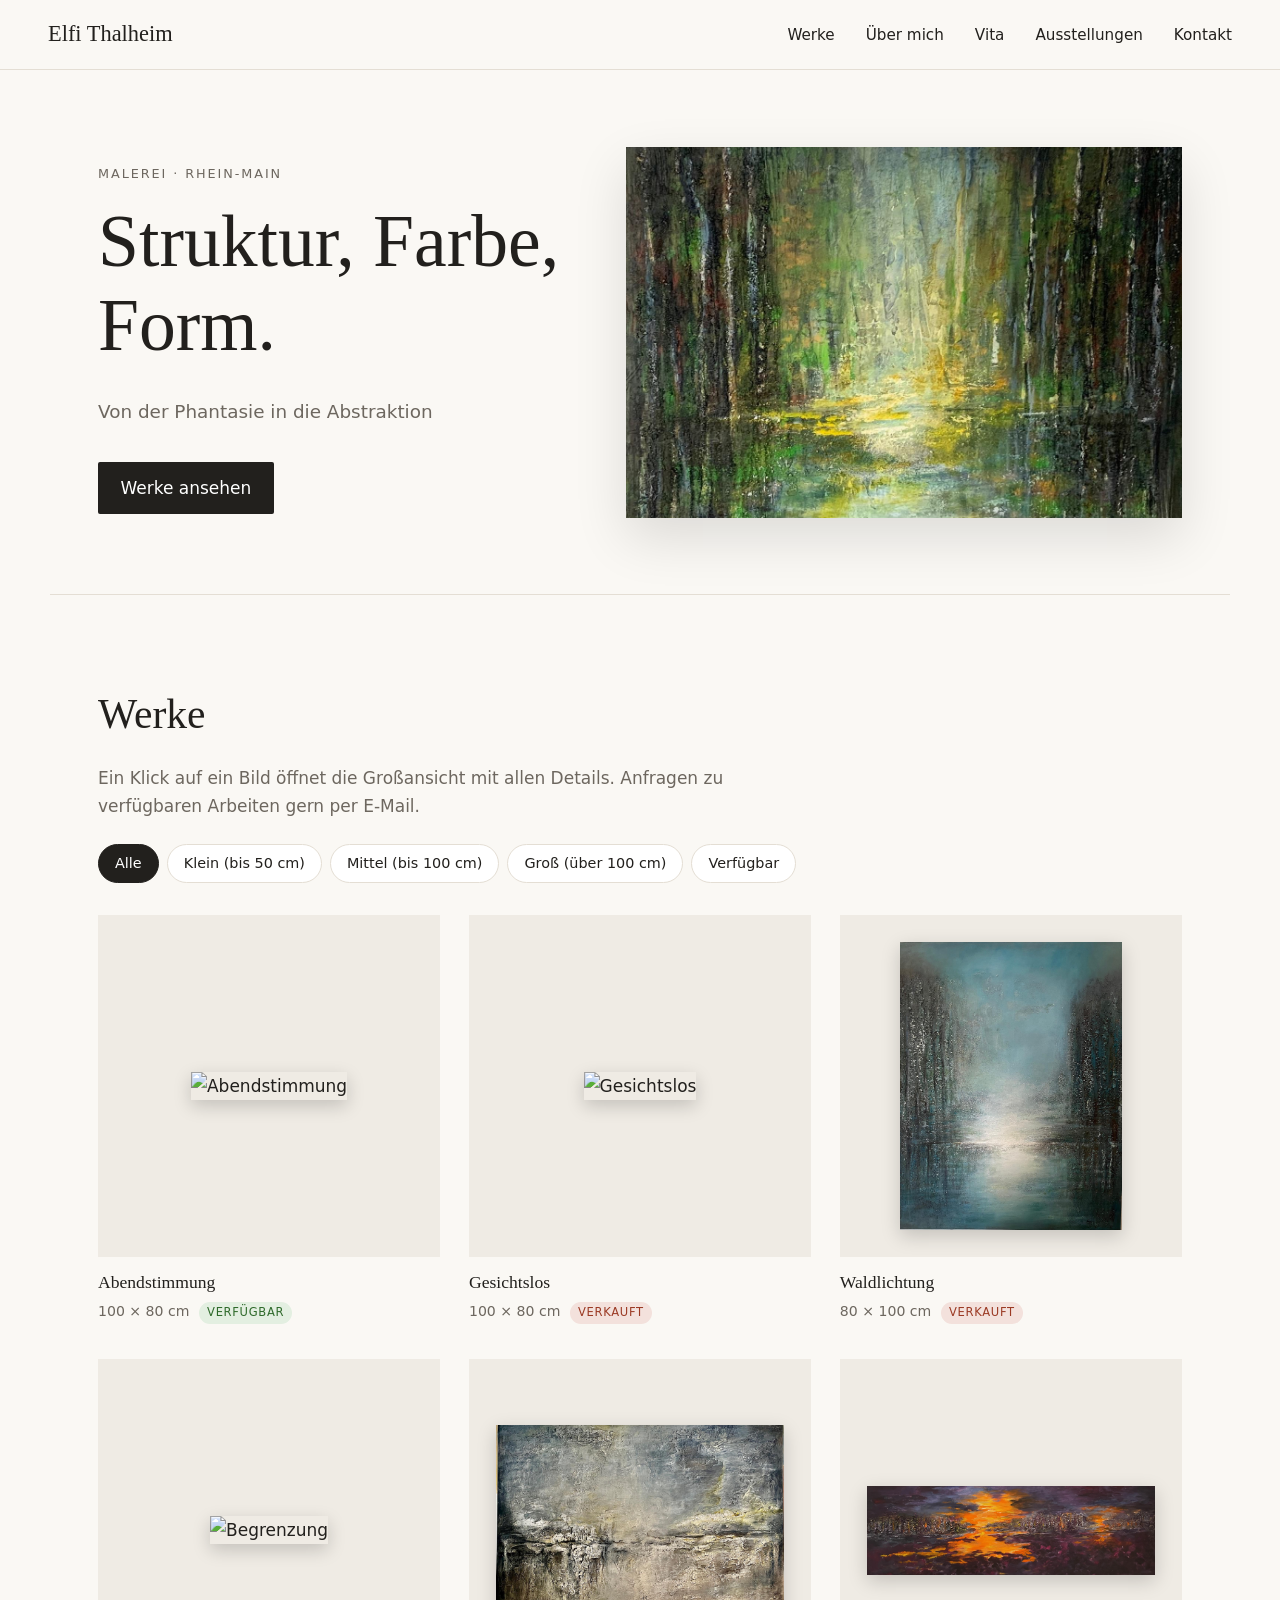
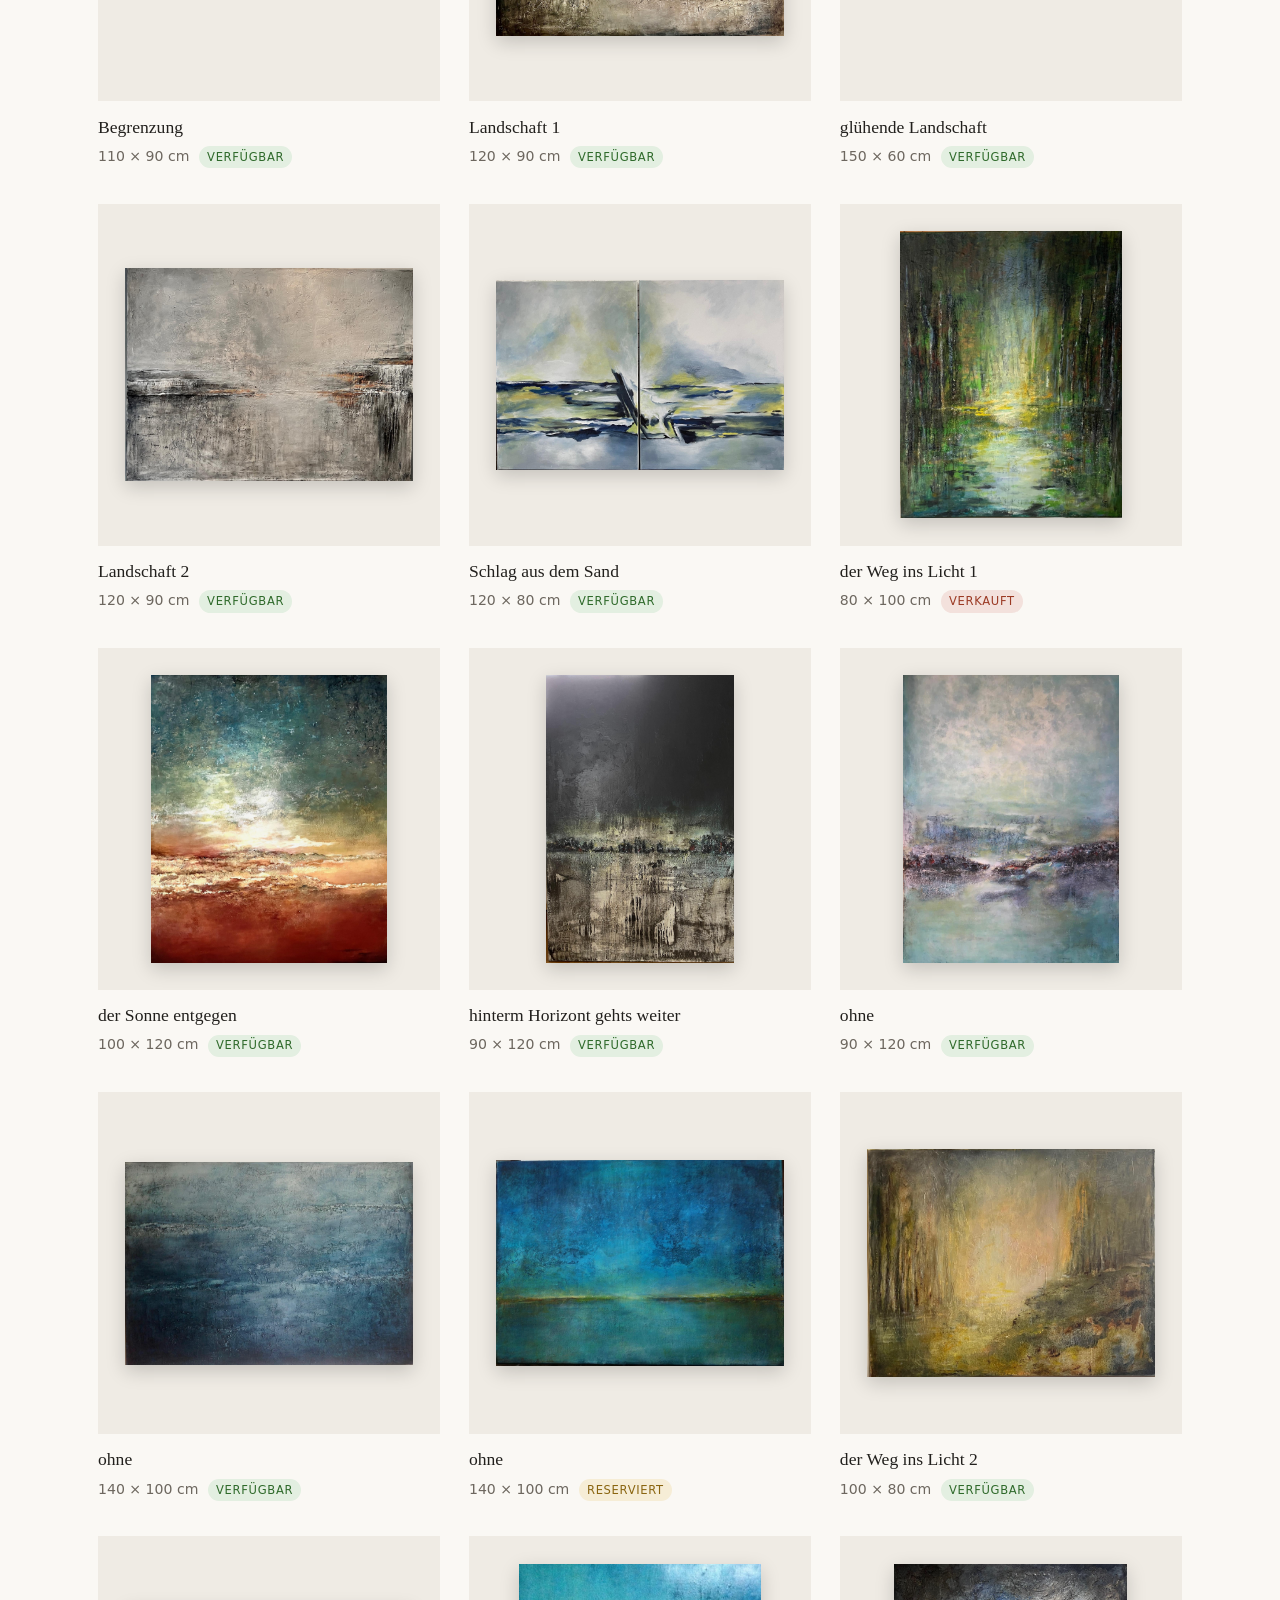
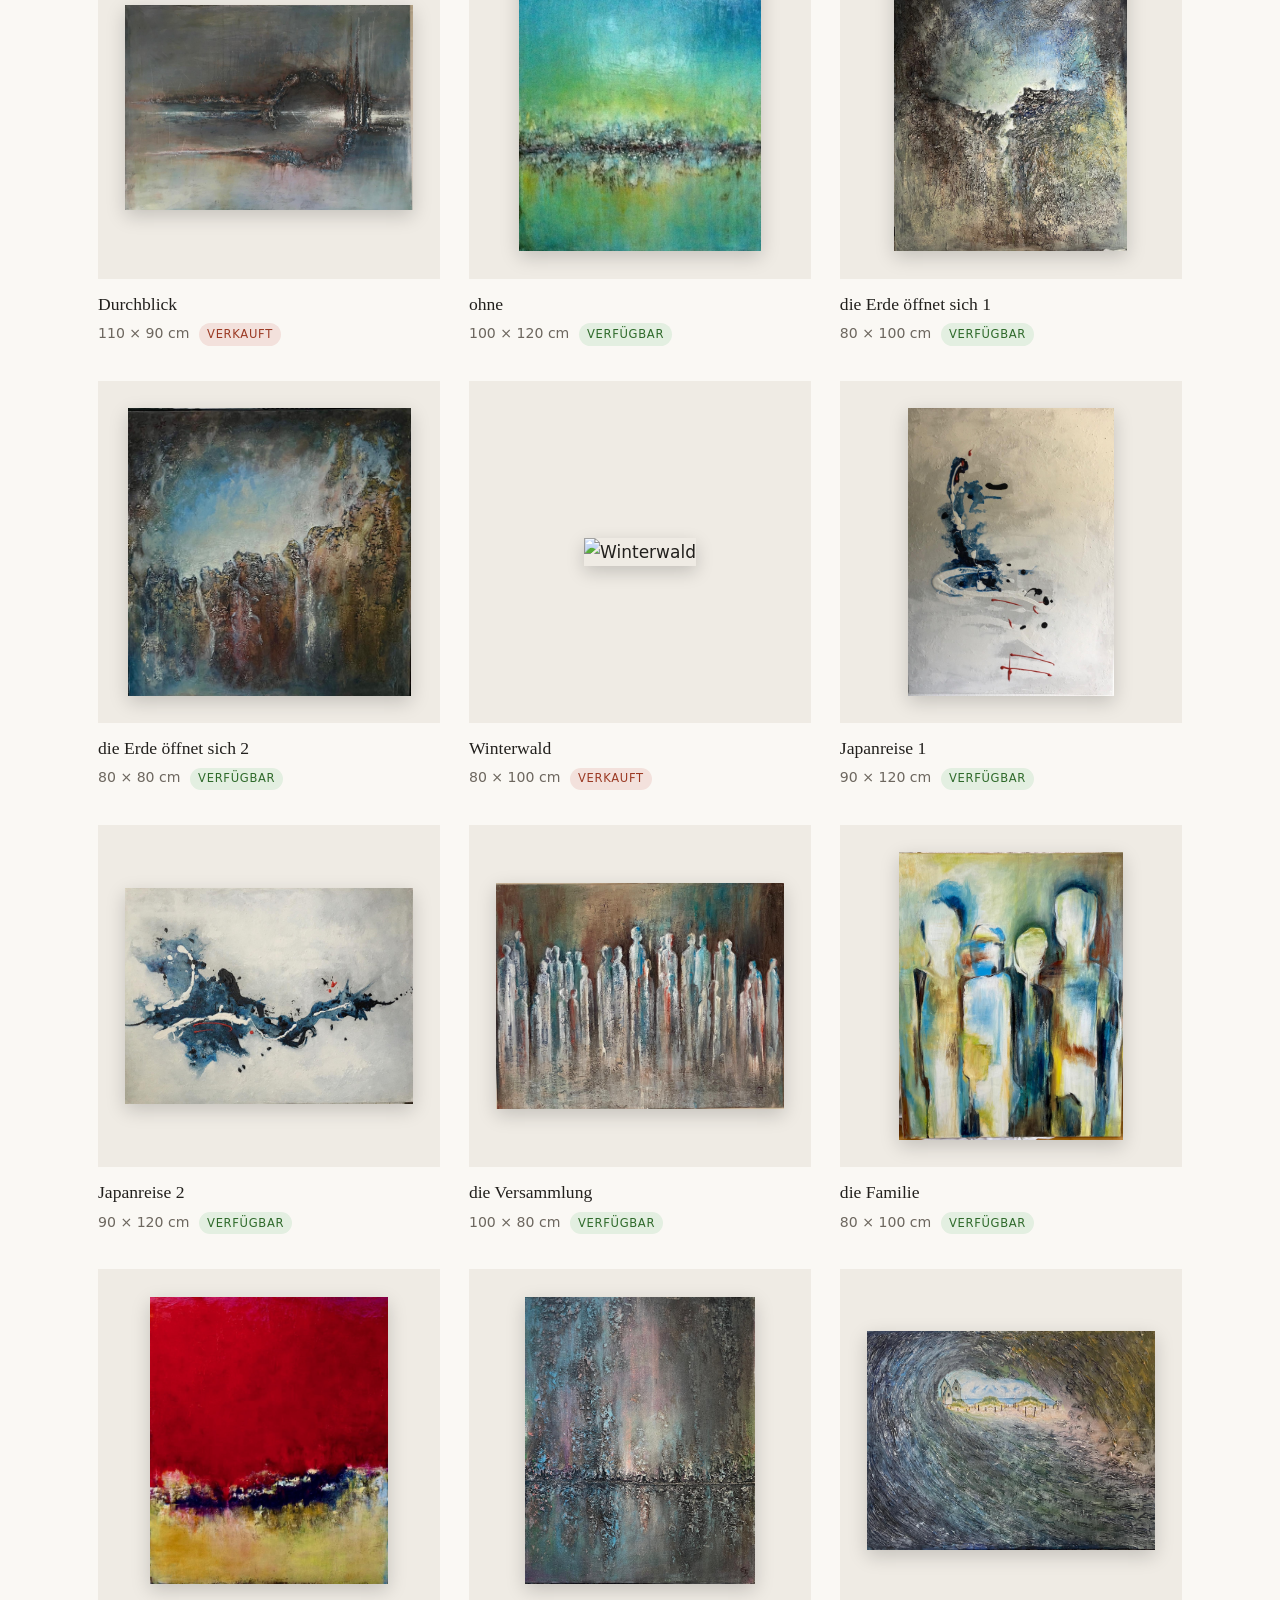
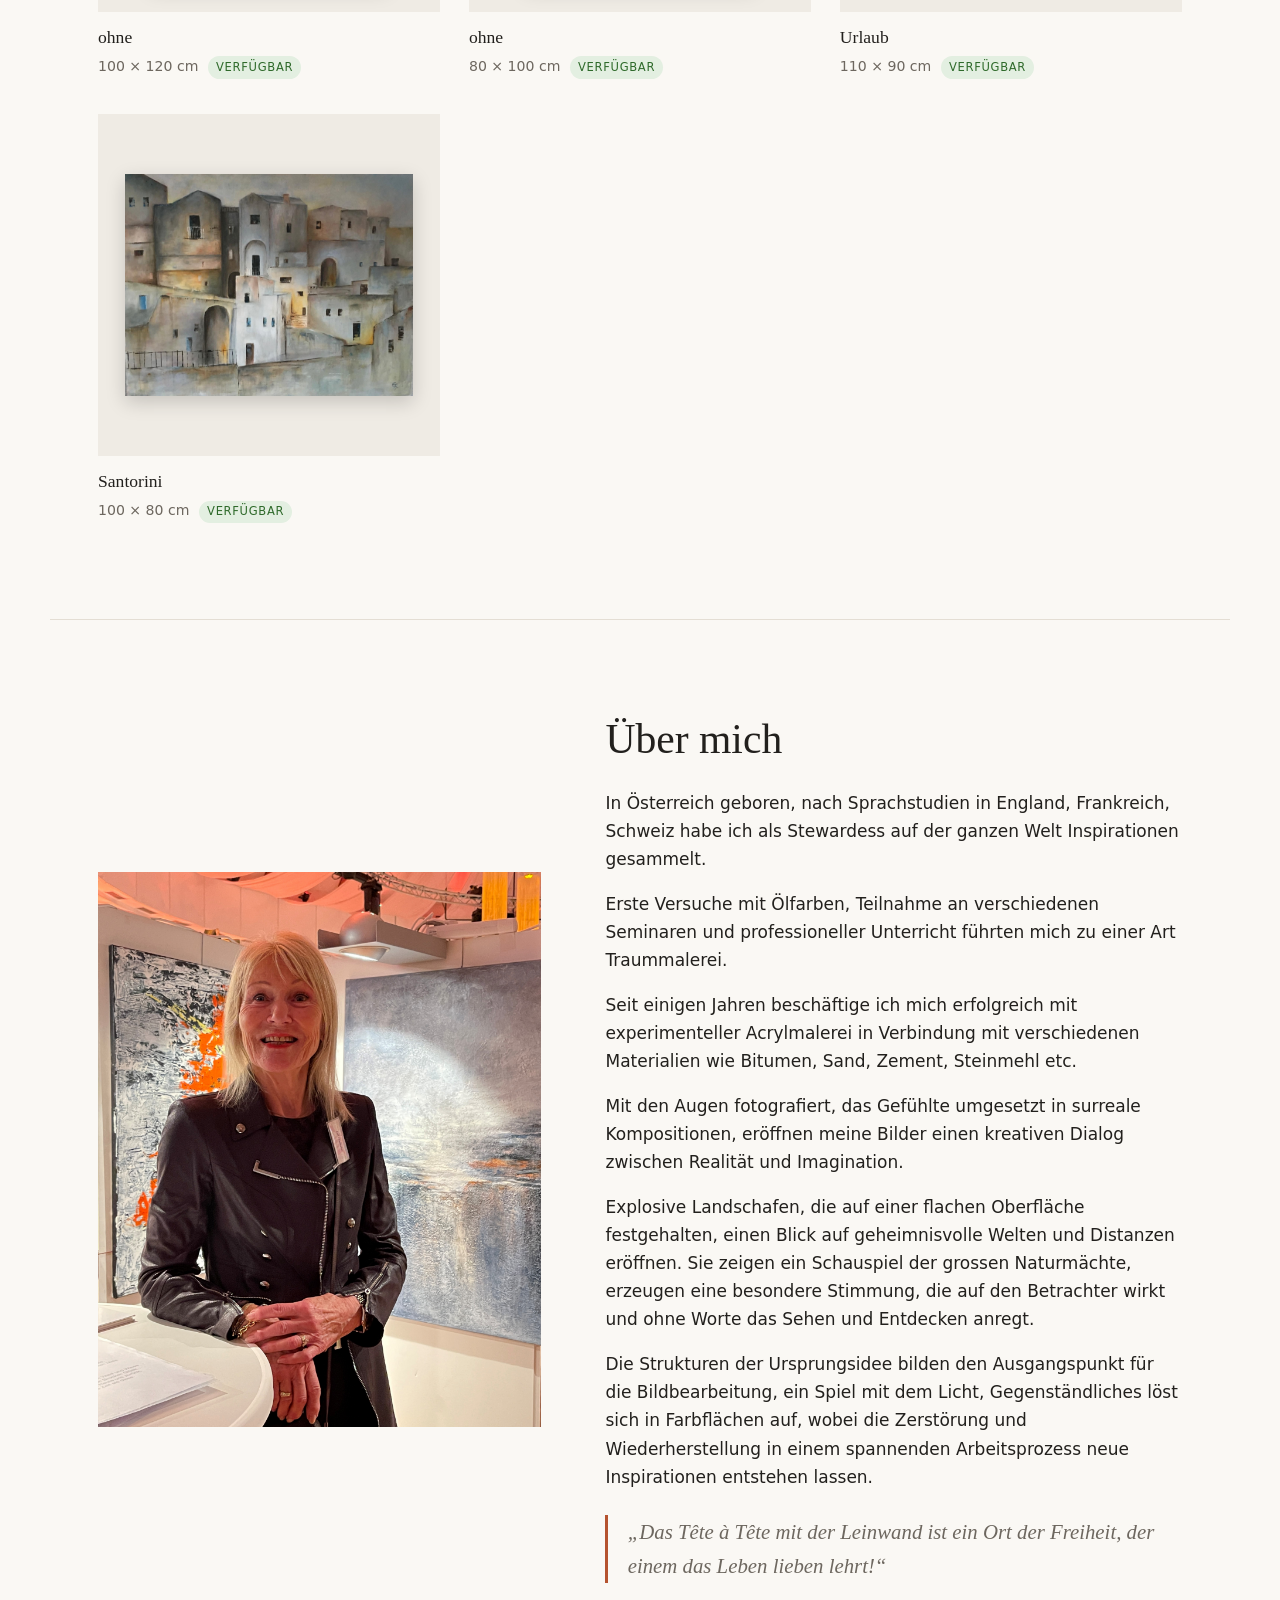
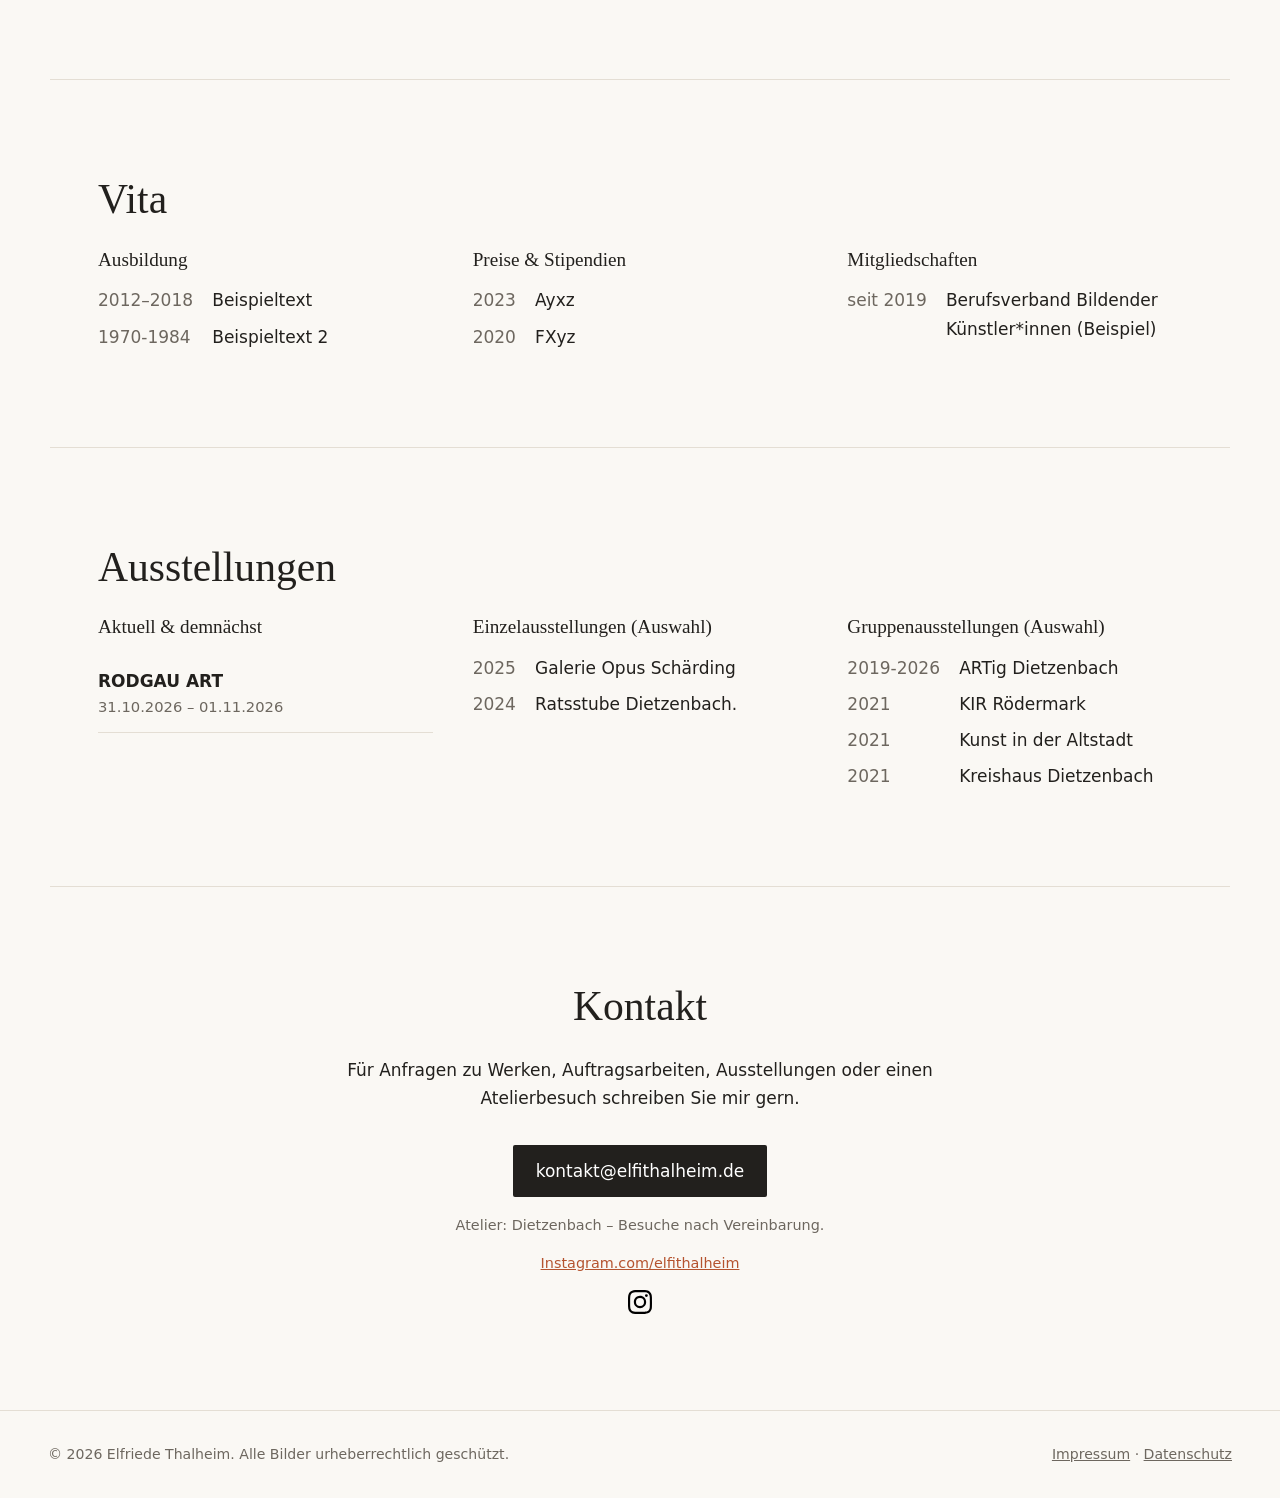
==== commit a7f06029: "Update index.html" ====
--- a/index.html
+++ b/index.html
@@ -29,7 +29,7 @@
     <div class="hero-text">
       <p class="eyebrow">Malerei · Rhein-Main</p>
       <h1>Struktur, Farbe,<br>Form.</h1>
-      <p class="lead">Von der Phantasie in die Abstraktion, Kunst ist Freiheit, Freiheit ist Kunst.</p>
+      <p class="lead">Von der Phantasie in die Abstraktion</p>
       <a class="btn" href="#werke">Werke ansehen</a>
     </div>
     <div class="hero-image">
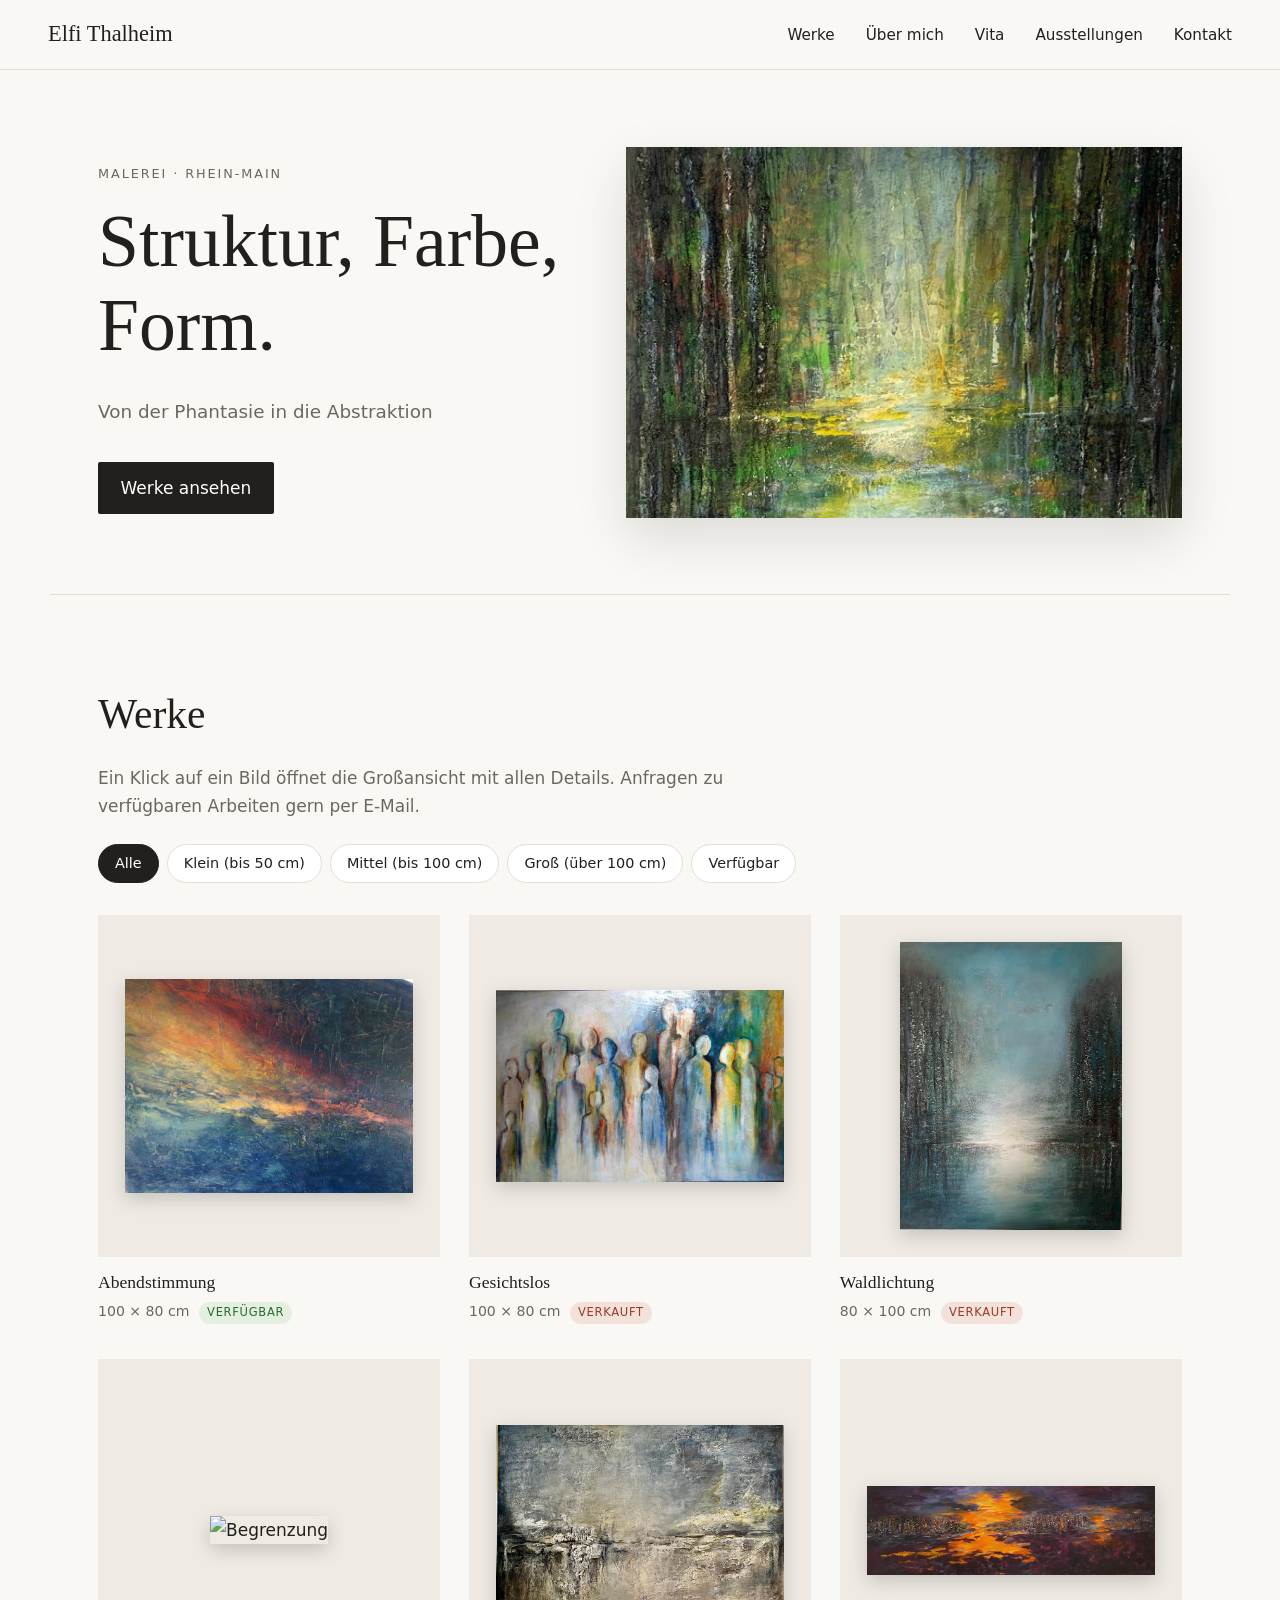
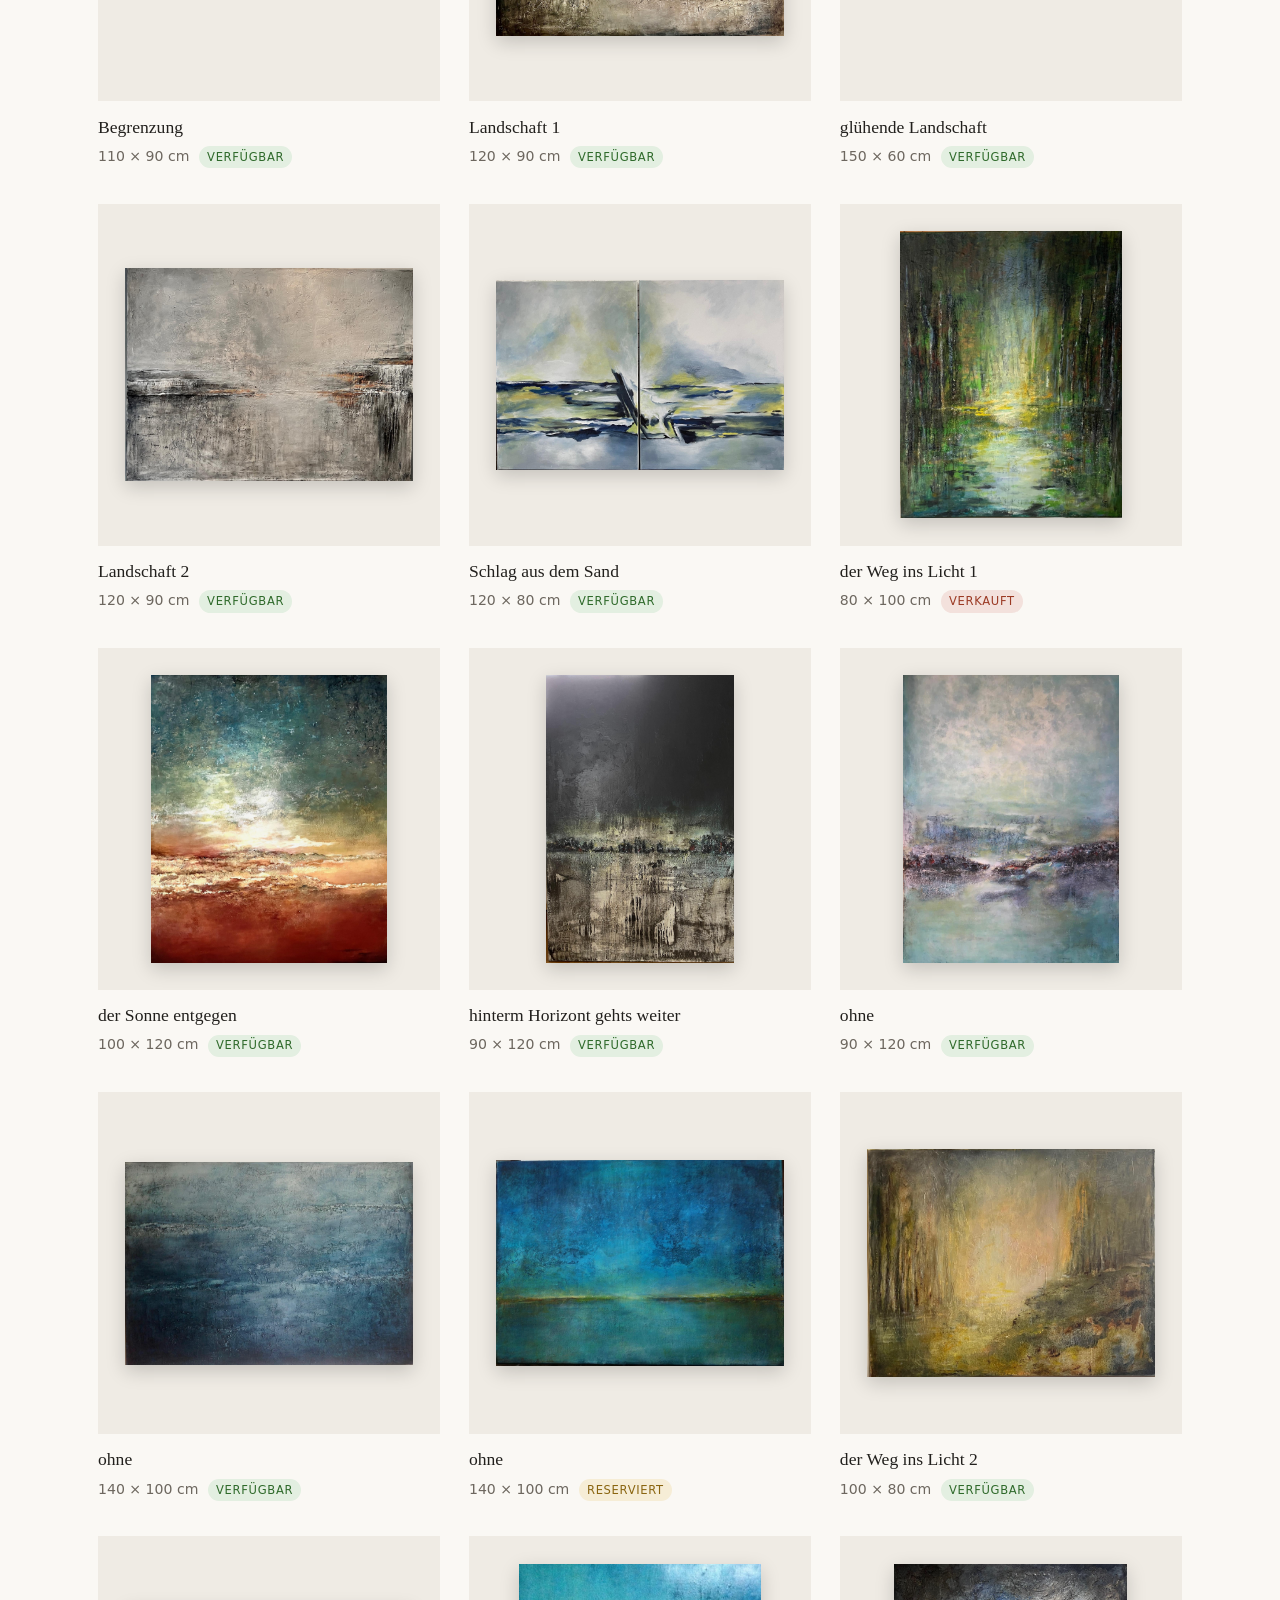
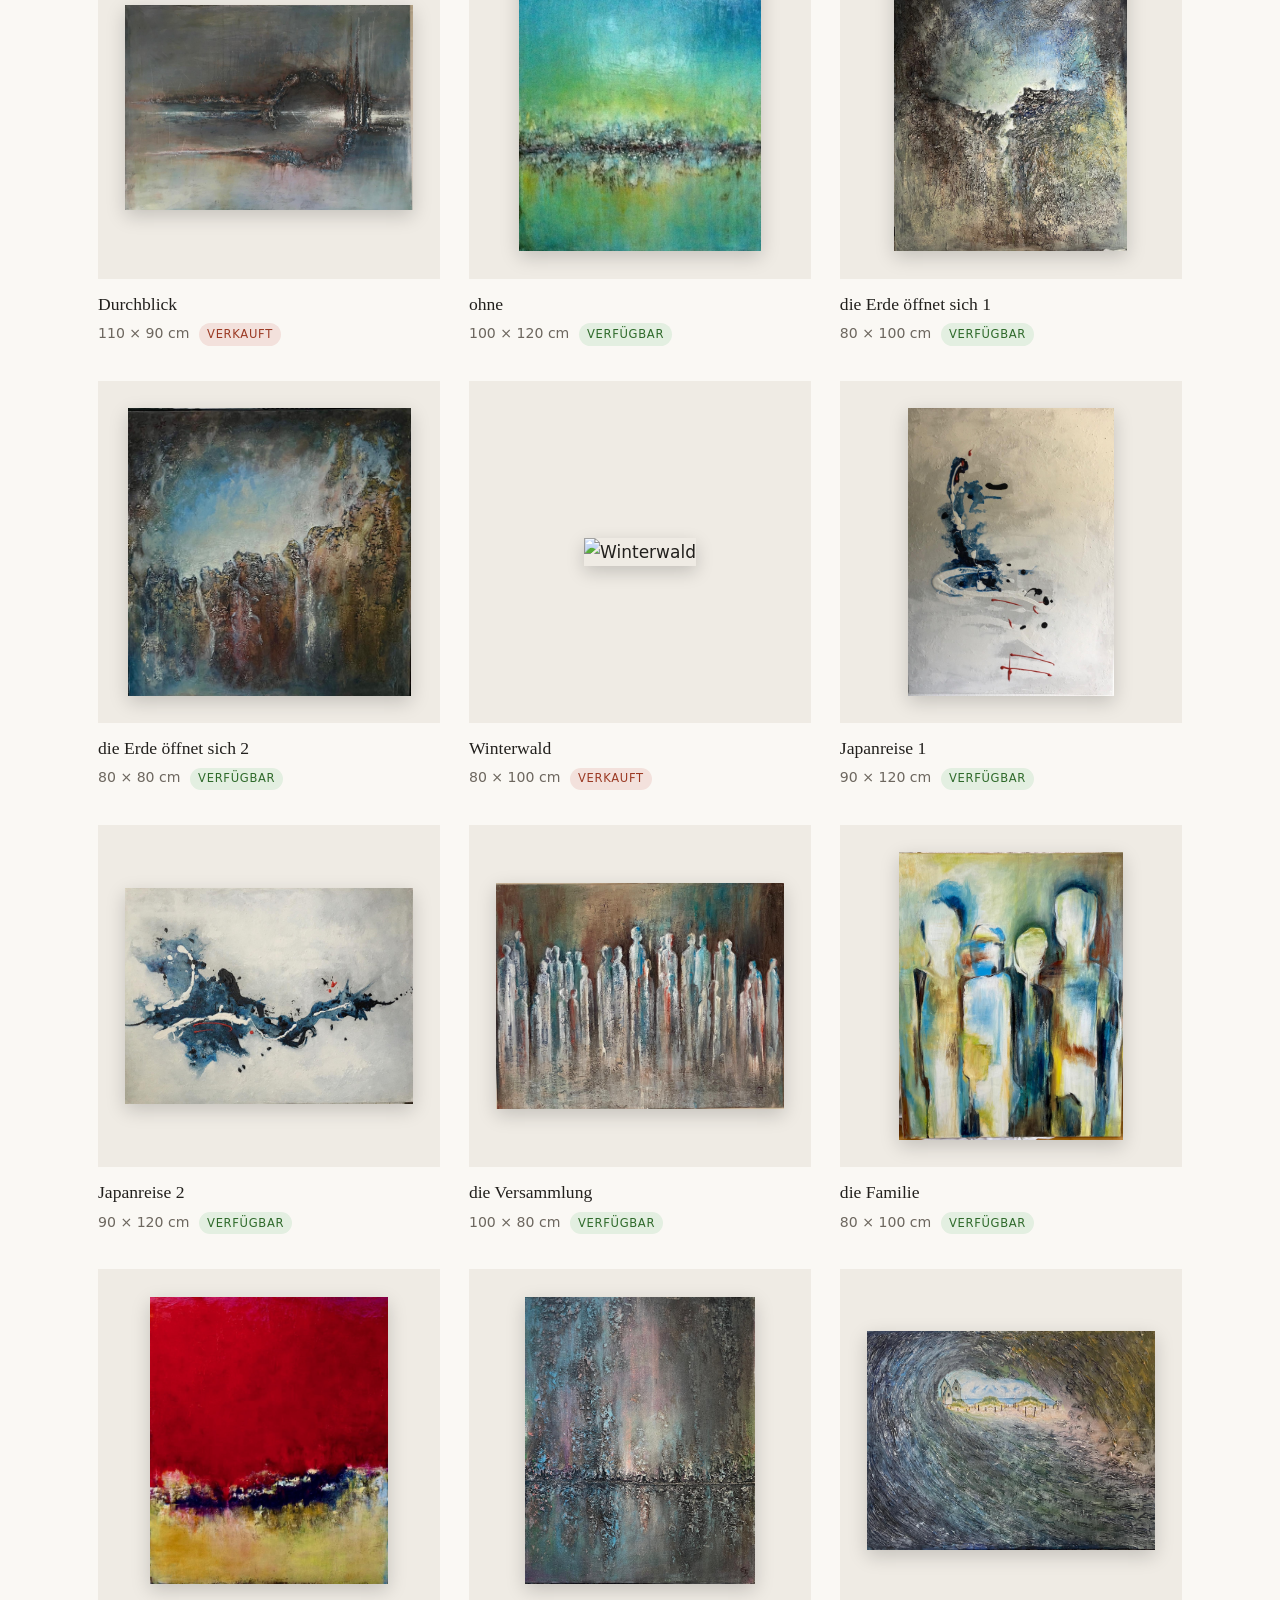
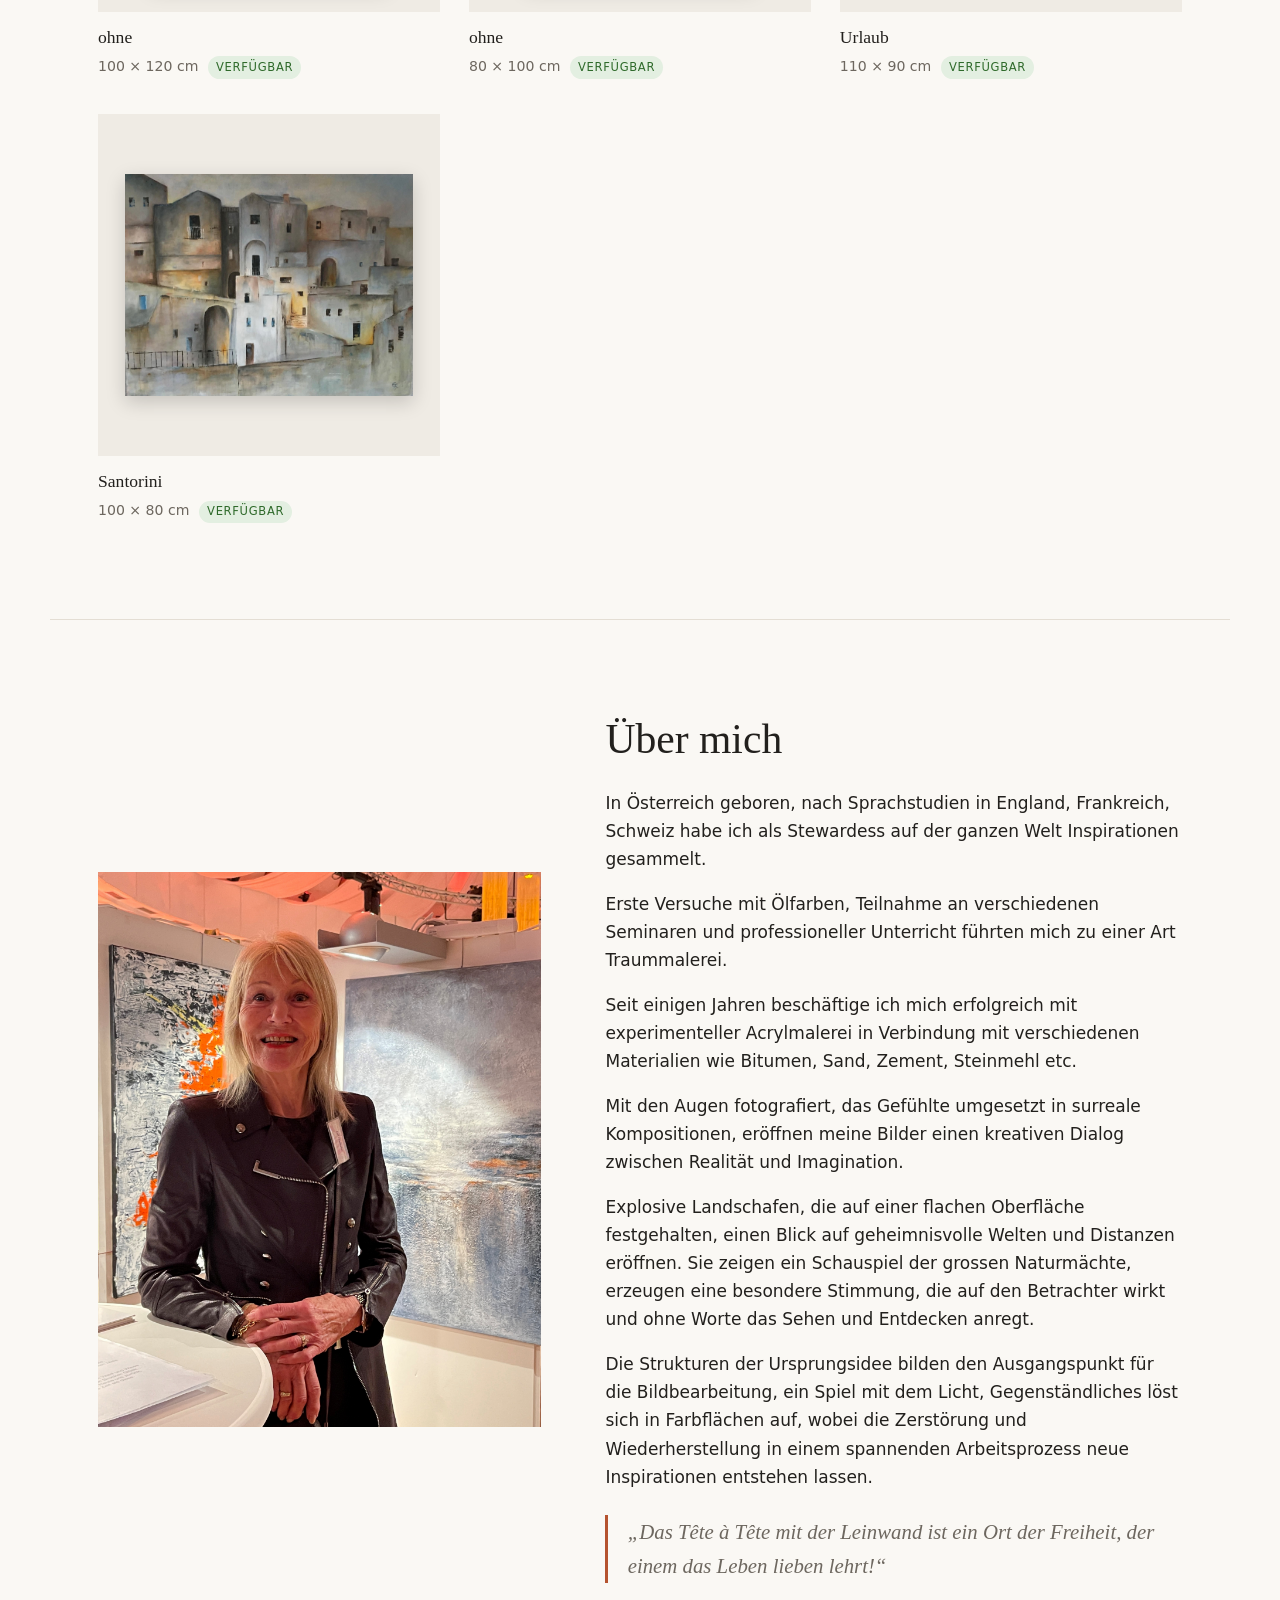
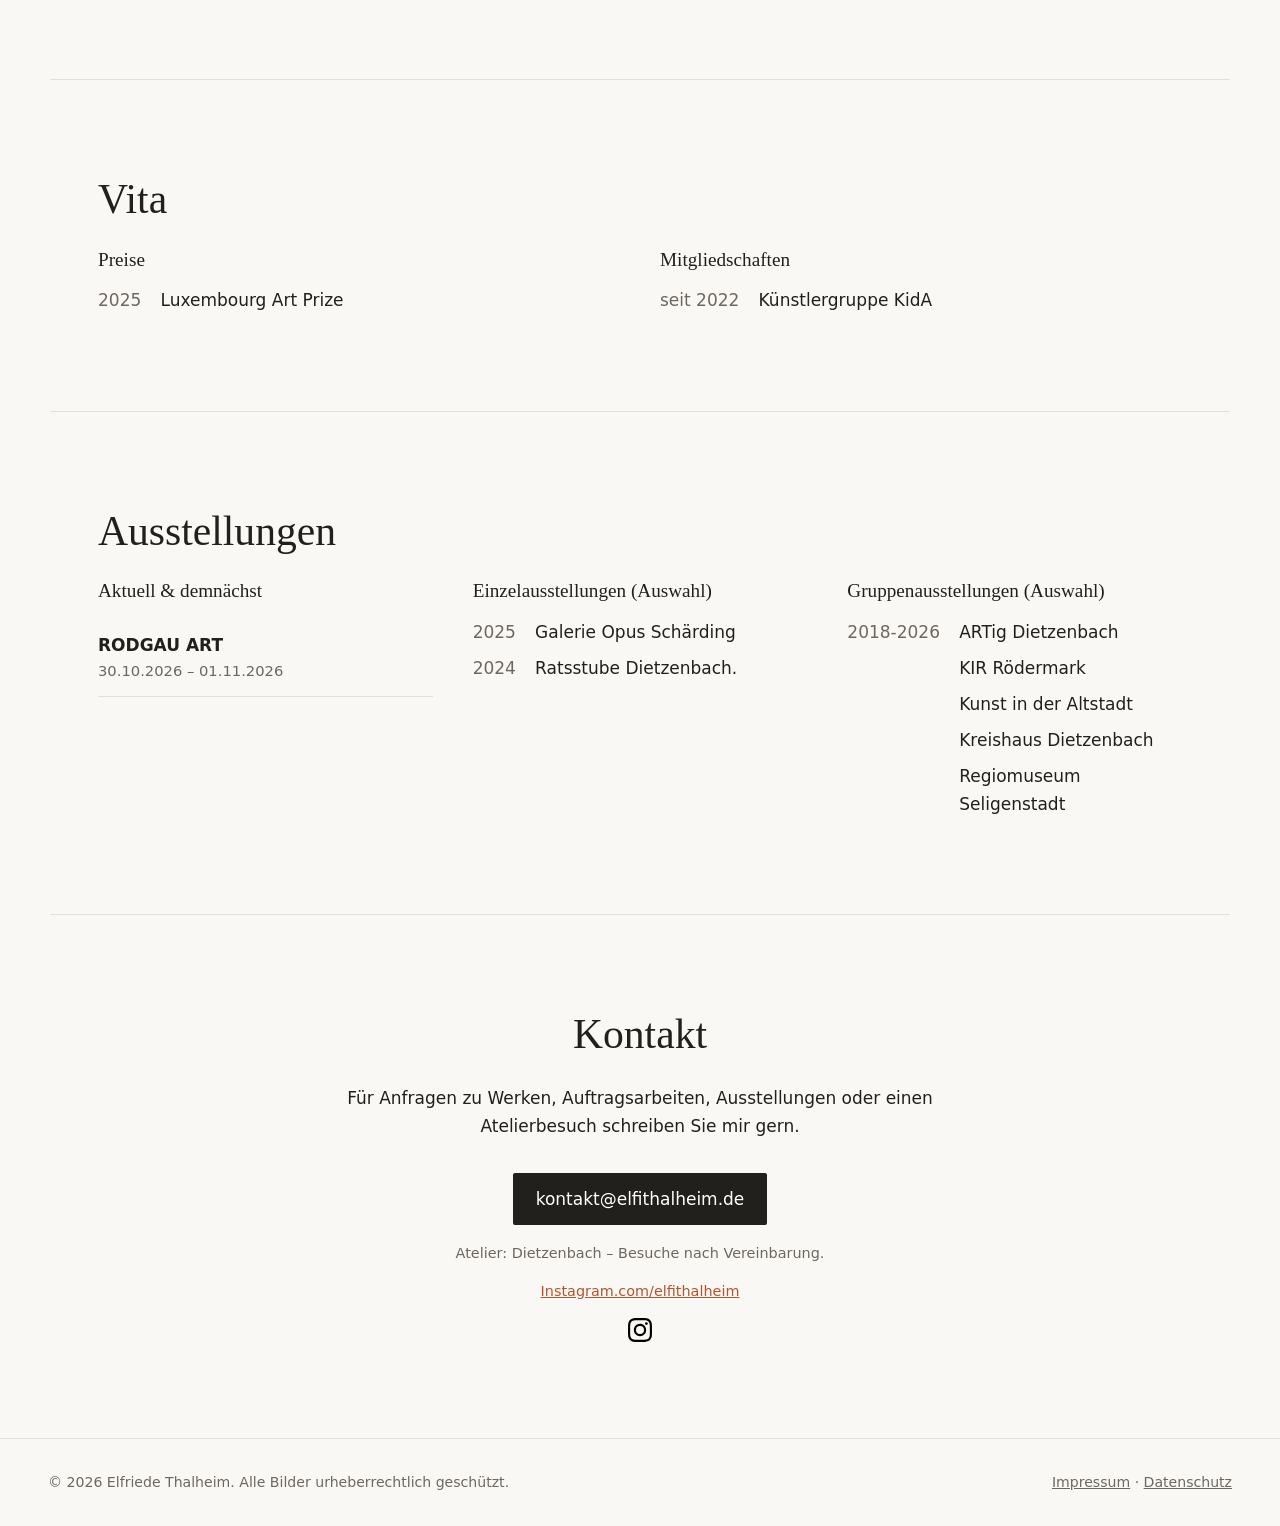
==== commit db38539c: "Update CV section with new awards and events" ====
--- a/index.html
+++ b/index.html
@@ -76,24 +76,17 @@
   <section id="cv" class="section">
     <h2>Vita</h2>
     <div class="cv-grid">
+
       <div>
-        <h3>Ausbildung</h3>
+        <h3>Preise</h3>
         <dl class="timeline">
-          <dt>2012–2018</dt><dd>Beispieltext</dd>
-          <dt>1970-1984</dt><dd>Beispieltext 2</dd>
-        </dl>
-      </div>
-      <div>
-        <h3>Preise &amp; Stipendien</h3>
-        <dl class="timeline">
-          <dt>2023</dt><dd>Ayxz</dd>
-          <dt>2020</dt><dd>FXyz</dd>
+          <dt>2025</dt><dd>Luxembourg Art Prize</dd>
         </dl>
       </div>
       <div>
         <h3>Mitgliedschaften</h3>
         <dl class="timeline">
-          <dt>seit 2019</dt><dd>Berufsverband Bildender Künstler*innen (Beispiel)</dd>
+          <dt>seit 2022</dt><dd>Künstlergruppe KidA</dd>
         </dl>
       </div>
     </div>
@@ -106,7 +99,7 @@
       <div>
         <h3>Aktuell &amp; demnächst</h3>
         <ul class="events">
-          <li><strong>RODGAU ART</strong><span>31.10.2026 – 01.11.2026</span></li>
+          <li><strong>RODGAU ART</strong><span>30.10.2026 – 01.11.2026</span></li>
         </ul>
       </div>
       <div>
@@ -119,10 +112,11 @@
       <div>
         <h3>Gruppenausstellungen (Auswahl)</h3>
         <dl class="timeline">
-          <dt>2019-2026</dt><dd>ARTig Dietzenbach</dd>
-          <dt>2021</dt><dd>KIR Rödermark</dd>
-		  <dt>2021</dt><dd>Kunst in der Altstadt</dd>
-		  <dt>2021</dt><dd>Kreishaus Dietzenbach</dd>
+          <dt>2018-2026</dt><dd>ARTig Dietzenbach</dd>
+          <dt></dt><dd>KIR Rödermark</dd>
+		  <dt></dt><dd>Kunst in der Altstadt</dd>
+		  <dt></dt><dd>Kreishaus Dietzenbach</dd>
+			<dt></dt><dd>Regiomuseum Seligenstadt</dd>
         </dl>
       </div>
     </div>
